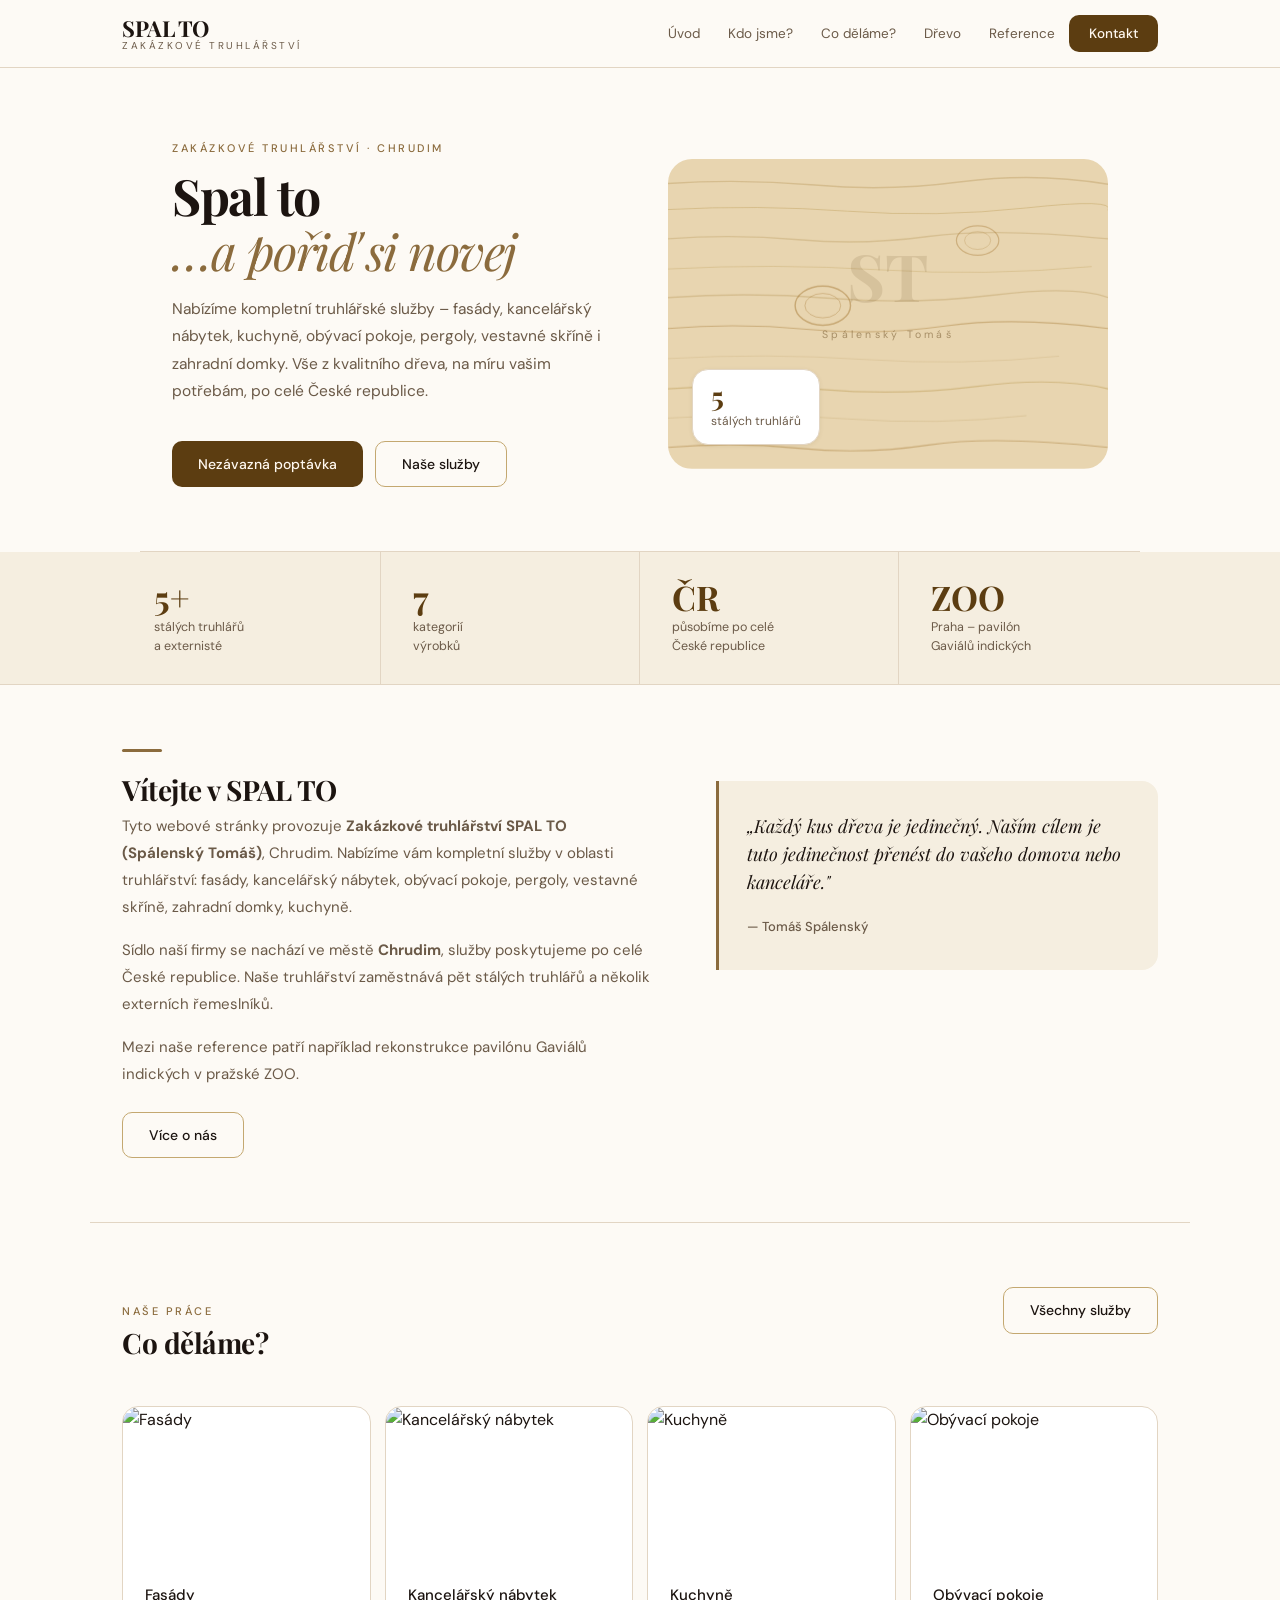
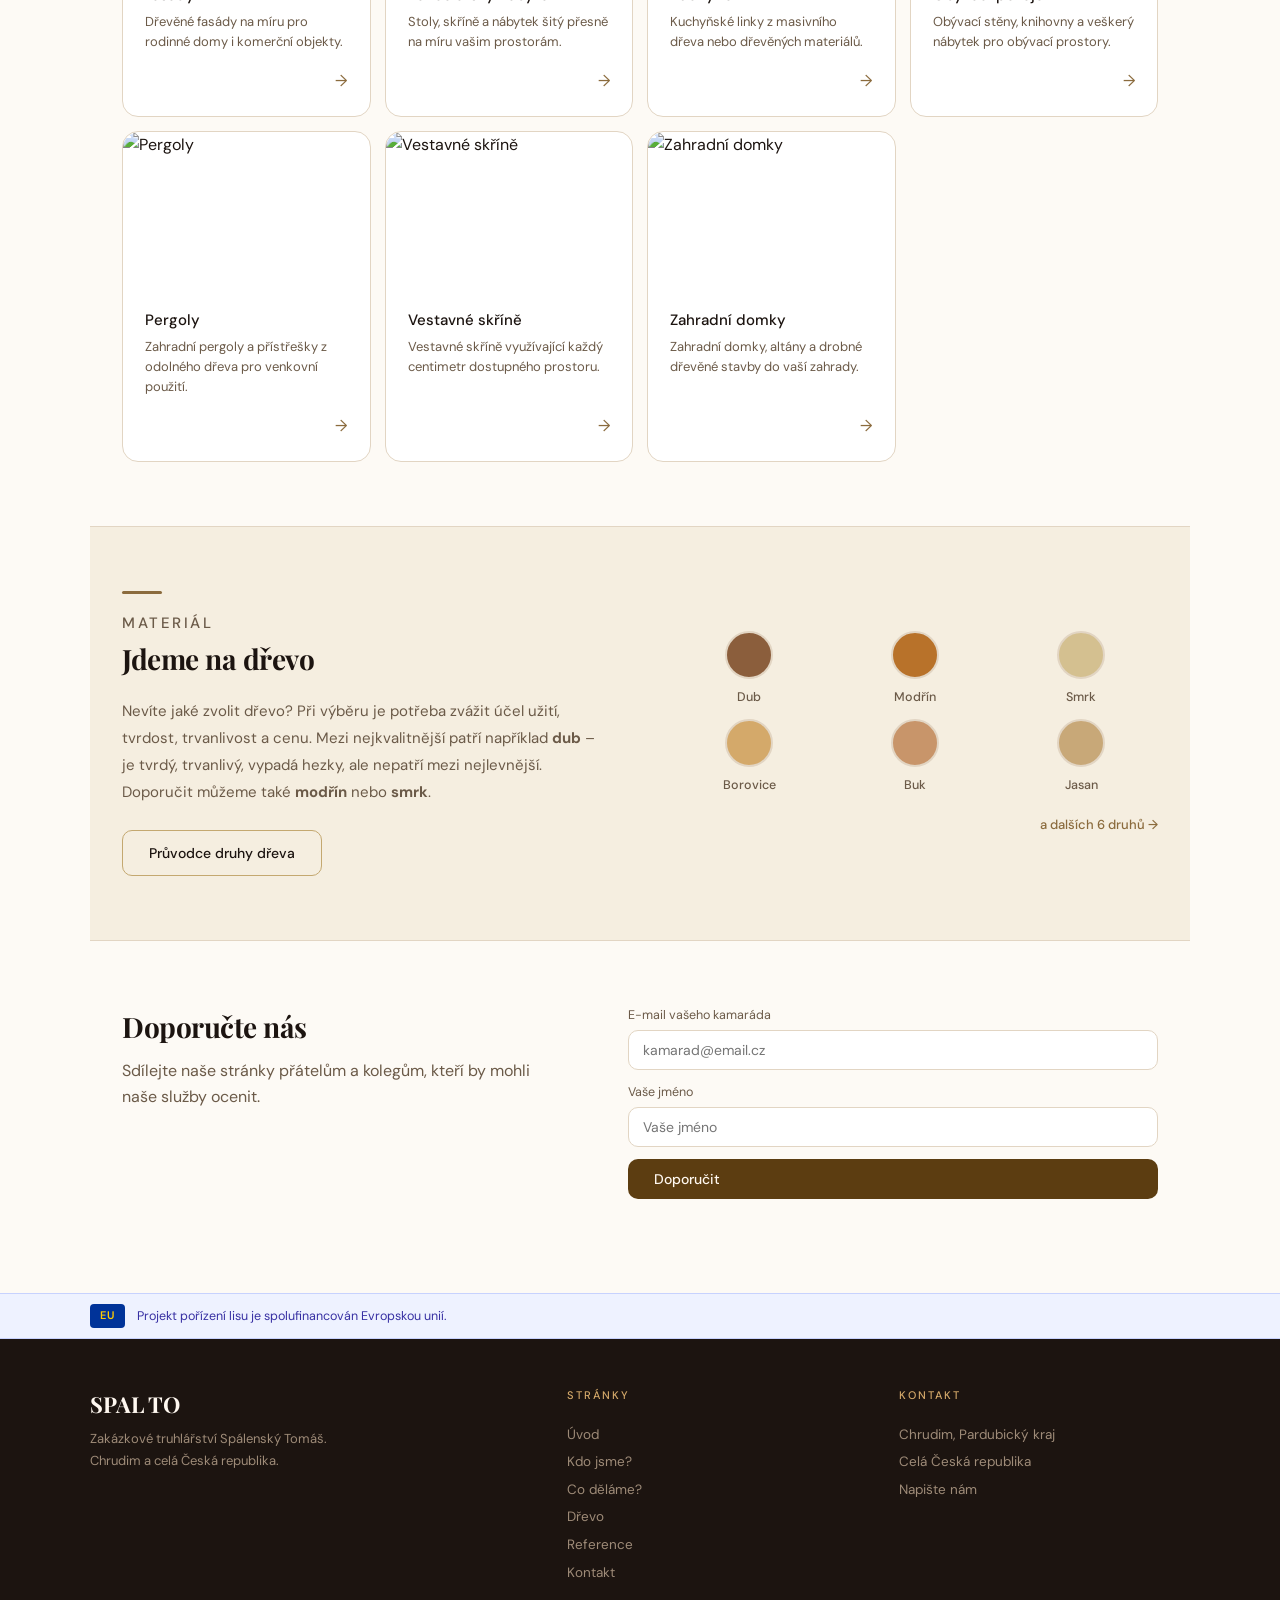
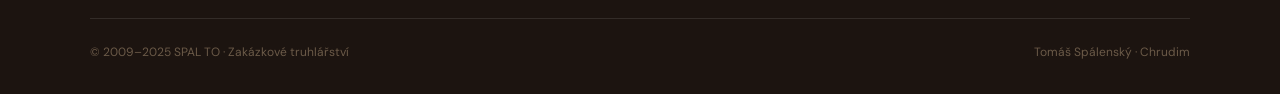
==== index.html @ e6db4248 "Oprava jmena Spalensky Tomas" ====
<!DOCTYPE html>
<html lang="cs">
<head>
  <meta charset="UTF-8">
  <meta name="viewport" content="width=device-width, initial-scale=1.0">
  <meta name="description" content="Zakázkové truhlářství SPAL TO – Tomáš Spálenský, Chrudim. Fasády, kuchyně, obývací pokoje, pergoly, vestavné skříně, zahradní domky, kancelářský nábytek.">
  <meta name="keywords" content="spal to, spalto, zakázkové truhlářství, Chrudim, truhlář, nábytek na míru, fasády, kuchyně, pergoly, vestavné skříně, zahradní domky, kancelářský nábytek, dřevo">
  <meta name="author" content="Tomáš Spálenský – Zakázkové truhlářství SPAL TO">
  <meta name="robots" content="index,follow">
  <meta name="copyright" content="Zakázkové truhlářství SPAL TO">
  <meta name="geo.region" content="CZ-PA">
  <meta name="geo.placename" content="Chrudim">

  <!-- Open Graph -->
  <meta property="og:type" content="website">
  <meta property="og:url" content="https://www.truhlarstvi-zakazkove.cz/">
  <meta property="og:title" content="SPAL TO – zakázkové truhlářství Chrudim">
  <meta property="og:description" content="Zakázkové truhlářství SPAL TO – Tomáš Spálenský, Chrudim. Fasády, kuchyně, obývací pokoje, pergoly, vestavné skříně, zahradní domky, kancelářský nábytek. Služby po celé ČR.">
  <meta property="og:site_name" content="SPAL TO – zakázkové truhlářství">
  <meta property="og:locale" content="cs_CZ">

  <!-- Twitter Card -->
  <meta name="twitter:card" content="summary">
  <meta name="twitter:title" content="SPAL TO – zakázkové truhlářství Chrudim">
  <meta name="twitter:description" content="Fasády, kuchyně, obývací pokoje, pergoly, vestavné skříně, zahradní domky, kancelářský nábytek. Chrudim, celá ČR.">

  <title>SPAL TO – zakázkové truhlářství</title>
  <link rel="stylesheet" href="shared.css">
  <link rel="stylesheet" href="index.css">
  <link rel="preconnect" href="https://fonts.googleapis.com">
</head>
<body>

  <!-- ===================== NAVIGATION ===================== -->
  <nav class="site-nav" aria-label="Hlavní navigace">
    <div class="container">
      <a href="index.html" class="nav-logo">
        <span class="nav-logo-main">SPAL TO</span>
        <span class="nav-logo-sub">zakázkové truhlářství</span>
      </a>
      <ul class="nav-links" id="nav-menu" role="list">
        <li><a href="index.html">Úvod</a></li>
        <li><a href="kdo-jsme.html">Kdo jsme?</a></li>
        <li><a href="co-delame.html">Co děláme?</a></li>
        <li><a href="drevo.html">Dřevo</a></li>
        <li><a href="reference.html">Reference</a></li>
        <li><a href="kontakt.html" class="nav-cta">Kontakt</a></li>
      </ul>
      <button class="nav-toggle-btn" id="nav-toggle" aria-expanded="false" aria-controls="nav-menu" aria-label="Otevřít menu">
        <span></span><span></span><span></span>
      </button>
    </div>
  </nav>

  <!-- ===================== HERO ===================== -->
  <header class="hero">
    <div class="hero-content">
      <p class="eyebrow">Zakázkové truhlářství · Chrudim</p>
      <h1 class="hero-title">
        Spal to<br>
        <em class="hero-title-italic">…a pořiď si novej</em>
      </h1>
      <p class="hero-desc">
        Nabízíme kompletní truhlářské služby – fasády, kancelářský nábytek, kuchyně, obývací pokoje, pergoly, vestavné skříně i zahradní domky. Vše z kvalitního dřeva, na míru vašim potřebám, po celé České republice.
      </p>
      <div class="hero-actions">
        <a href="kontakt.html" class="btn btn-primary">Nezávazná poptávka</a>
        <a href="co-delame.html" class="btn btn-outline">Naše služby</a>
      </div>
    </div>
    <div class="hero-visual" aria-hidden="true">
      <svg viewBox="0 0 540 380" xmlns="http://www.w3.org/2000/svg" class="hero-svg">
        <defs>
          <pattern id="woodgrain" x="0" y="0" width="540" height="380" patternUnits="userSpaceOnUse">
            <rect width="540" height="380" fill="#E8D5B0"/>
            <path d="M0,30  Q90,24  180,32 T360,28 T540,31" stroke="#C4A870" stroke-width="1.8" fill="none" opacity="0.55"/>
            <path d="M0,62  Q110,56 220,64 T440,60 T540,63" stroke="#B8954A" stroke-width="1.2" fill="none" opacity="0.40"/>
            <path d="M0,98  Q80,92  160,99 T320,95 T540,98" stroke="#C4A870" stroke-width="1.6" fill="none" opacity="0.50"/>
            <path d="M0,135 Q130,128 260,136 T520,132" stroke="#B8954A" stroke-width="1.0" fill="none" opacity="0.38"/>
            <path d="M0,170 Q100,163 200,171 T400,167 T540,170" stroke="#C4A870" stroke-width="1.8" fill="none" opacity="0.52"/>
            <path d="M0,208 Q85,201  170,209 T340,205 T540,208" stroke="#A0722A" stroke-width="1.3" fill="none" opacity="0.42"/>
            <path d="M0,245 Q120,238 240,246 T480,242" stroke="#C4A870" stroke-width="1.0" fill="none" opacity="0.38"/>
            <path d="M0,282 Q95,275  190,283 T380,279 T540,282" stroke="#B8954A" stroke-width="1.5" fill="none" opacity="0.48"/>
            <path d="M0,318 Q110,311 220,319 T440,315" stroke="#C4A870" stroke-width="1.1" fill="none" opacity="0.40"/>
            <path d="M0,354 Q80,347  160,355 T320,351 T540,354" stroke="#A0722A" stroke-width="1.4" fill="none" opacity="0.44"/>
            <ellipse cx="190" cy="180" rx="34" ry="24" stroke="#A0722A" stroke-width="1.8" fill="none" opacity="0.45"/>
            <ellipse cx="190" cy="180" rx="22" ry="15" stroke="#A0722A" stroke-width="1.2" fill="none" opacity="0.35"/>
            <ellipse cx="380" cy="100" rx="26" ry="18" stroke="#A0722A" stroke-width="1.5" fill="none" opacity="0.38"/>
            <ellipse cx="380" cy="100" rx="16" ry="11" stroke="#A0722A" stroke-width="1.0" fill="none" opacity="0.30"/>
          </pattern>
        </defs>
        <rect width="540" height="380" fill="url(#woodgrain)" rx="16"/>
        <text x="270" y="175" text-anchor="middle" font-family="'Playfair Display',serif" font-size="80" font-weight="700" fill="#5C3D11" opacity="0.12">ST</text>
        <text x="270" y="220" text-anchor="middle" font-family="'DM Sans',sans-serif" font-size="13" fill="#5C3D11" opacity="0.45" letter-spacing="4">Spálenský Tomáš</text>
      </svg>
      <div class="hero-badge">
        <strong class="hero-badge-num">5</strong>
        <span>stálých truhlářů</span>
      </div>
    </div>
  </header>

  <!-- ===================== STATS ===================== -->
  <div class="stats-bar">
    <div class="container">
      <div class="stats-grid">
        <div class="stat reveal">
          <span class="stat-num">5+</span>
          <span class="stat-label">stálých truhlářů<br>a externisté</span>
        </div>
        <div class="stat reveal">
          <span class="stat-num">7</span>
          <span class="stat-label">kategorií<br>výrobků</span>
        </div>
        <div class="stat reveal">
          <span class="stat-num">ČR</span>
          <span class="stat-label">působíme po celé<br>České republice</span>
        </div>
        <div class="stat reveal">
          <span class="stat-num">ZOO</span>
          <span class="stat-label">Praha – pavilón<br>Gaviálů indických</span>
        </div>
      </div>
    </div>
  </div>

  <!-- ===================== INTRO ===================== -->
  <section class="section intro-section reveal">
    <div class="intro-grid">
      <div class="intro-text">
        <div class="wood-accent-bar"></div>
        <h2 class="section-title">Vítejte v SPAL TO</h2>
        <p>
          Tyto webové stránky provozuje <strong>Zakázkové truhlářství SPAL TO (Spálenský Tomáš)</strong>, Chrudim. Nabízíme vám kompletní služby v oblasti truhlářství: fasády, kancelářský nábytek, obývací pokoje, pergoly, vestavné skříně, zahradní domky, kuchyně.
        </p>
        <p>
          Sídlo naší firmy se nachází ve městě <strong>Chrudim</strong>, služby poskytujeme po celé České republice. Naše truhlářství zaměstnává pět stálých truhlářů a několik externích řemeslníků.
        </p>
        <p>
          Mezi naše reference patří například rekonstrukce pavilónu Gaviálů indických v pražské ZOO.
        </p>
        <a href="kdo-jsme.html" class="btn btn-outline" style="margin-top:1.5rem">Více o nás</a>
      </div>
      <div class="intro-aside">
        <div class="intro-quote">
          <p class="intro-quote-text">„Každý kus dřeva je jedinečný. Naším cílem je tuto jedinečnost přenést do vašeho domova nebo kanceláře."</p>
          <span class="intro-quote-author">— Tomáš Spálenský</span>
        </div>
      </div>
    </div>
  </section>

  <!-- ===================== SERVICES ===================== -->
  <section class="section services-section">
    <div class="section-header">
      <div>
        <p class="eyebrow">Naše práce</p>
        <h2 class="section-title">Co děláme?</h2>
      </div>
      <a href="co-delame.html" class="btn btn-outline">Všechny služby</a>
    </div>
    <div class="services-grid">
      <a href="co-delame.html#fasady" class="service-card reveal card">
        <img src="https://www.truhlarstvi-zakazkove.cz/App_Themes/Spal-to/Images/btnFasady.jpg" alt="Fasády" class="service-card-img">
        <div class="service-card-body">
          <h3 class="service-name">Fasády</h3>
          <p class="service-desc">Dřevěné fasády na míru pro rodinné domy i komerční objekty.</p>
        </div>
        <span class="service-arrow">→</span>
      </a>
      <a href="co-delame.html#kancelarsky-nabytek" class="service-card reveal card">
        <img src="https://www.truhlarstvi-zakazkove.cz/App_Themes/Spal-to/Images/btnKancelarskyNabytek.jpg" alt="Kancelářský nábytek" class="service-card-img">
        <div class="service-card-body">
          <h3 class="service-name">Kancelářský nábytek</h3>
          <p class="service-desc">Stoly, skříně a nábytek šitý přesně na míru vašim prostorám.</p>
        </div>
        <span class="service-arrow">→</span>
      </a>
      <a href="co-delame.html#kuchyne" class="service-card reveal card">
        <img src="https://www.truhlarstvi-zakazkove.cz/App_Themes/Spal-to/Images/btnKuchyne.jpg" alt="Kuchyně" class="service-card-img">
        <div class="service-card-body">
          <h3 class="service-name">Kuchyně</h3>
          <p class="service-desc">Kuchyňské linky z masivního dřeva nebo dřevěných materiálů.</p>
        </div>
        <span class="service-arrow">→</span>
      </a>
      <a href="co-delame.html#obyvaci-pokoje" class="service-card reveal card">
        <img src="https://www.truhlarstvi-zakazkove.cz/App_Themes/Spal-to/Images/btnObyvaciPokoje.jpg" alt="Obývací pokoje" class="service-card-img">
        <div class="service-card-body">
          <h3 class="service-name">Obývací pokoje</h3>
          <p class="service-desc">Obývací stěny, knihovny a veškerý nábytek pro obývací prostory.</p>
        </div>
        <span class="service-arrow">→</span>
      </a>
      <a href="co-delame.html#pergoly" class="service-card reveal card">
        <img src="https://www.truhlarstvi-zakazkove.cz/App_Themes/Spal-to/Images/btnPergoly.jpg" alt="Pergoly" class="service-card-img">
        <div class="service-card-body">
          <h3 class="service-name">Pergoly</h3>
          <p class="service-desc">Zahradní pergoly a přístřešky z odolného dřeva pro venkovní použití.</p>
        </div>
        <span class="service-arrow">→</span>
      </a>
      <a href="co-delame.html#vestavne-skrine" class="service-card reveal card">
        <img src="https://www.truhlarstvi-zakazkove.cz/App_Themes/Spal-to/Images/btnVestavneSkrine.jpg" alt="Vestavné skříně" class="service-card-img">
        <div class="service-card-body">
          <h3 class="service-name">Vestavné skříně</h3>
          <p class="service-desc">Vestavné skříně využívající každý centimetr dostupného prostoru.</p>
        </div>
        <span class="service-arrow">→</span>
      </a>
      <a href="co-delame.html#zahradni-domky" class="service-card reveal card">
        <img src="https://www.truhlarstvi-zakazkove.cz/App_Themes/Spal-to/Images/btnZahradniDomky.jpg" alt="Zahradní domky" class="service-card-img">
        <div class="service-card-body">
          <h3 class="service-name">Zahradní domky</h3>
          <p class="service-desc">Zahradní domky, altány a drobné dřevěné stavby do vaší zahrady.</p>
        </div>
        <span class="service-arrow">→</span>
      </a>
    </div>
  </section>

  <!-- ===== WOOD TEASER ===================== -->
  <section class="section wood-teaser-section">
    <div class="wood-teaser-grid">
      <div class="wood-teaser-text">
        <div class="wood-accent-bar"></div>
        <p class="eyebrow">Materiál</p>
        <h2 class="section-title">Jdeme na dřevo</h2>
        <p>
          Nevíte jaké zvolit dřevo? Při výběru je potřeba zvážit účel užití, tvrdost, trvanlivost a cenu. Mezi nejkvalitnější patří například <strong>dub</strong> – je tvrdý, trvanlivý, vypadá hezky, ale nepatří mezi nejlevnější. Doporučit můžeme také <strong>modřín</strong> nebo <strong>smrk</strong>.
        </p>
        <a href="drevo.html" class="btn btn-outline" style="margin-top:1.5rem">Průvodce druhy dřeva</a>
      </div>
      <div class="wood-swatches-preview">
        <div class="swatch-row">
          <div class="swatch-item">
            <div class="swatch" style="background:#8B5E3C"></div>
            <span>Dub</span>
          </div>
          <div class="swatch-item">
            <div class="swatch" style="background:#B8722A"></div>
            <span>Modřín</span>
          </div>
          <div class="swatch-item">
            <div class="swatch" style="background:#D4C090"></div>
            <span>Smrk</span>
          </div>
          <div class="swatch-item">
            <div class="swatch" style="background:#D4A96A"></div>
            <span>Borovice</span>
          </div>
          <div class="swatch-item">
            <div class="swatch" style="background:#C8956A"></div>
            <span>Buk</span>
          </div>
          <div class="swatch-item">
            <div class="swatch" style="background:#C8A878"></div>
            <span>Jasan</span>
          </div>
        </div>
        <p class="swatch-note">a dalších 6 druhů →</p>
      </div>
    </div>
  </section>

  <!-- ===================== RECOMMEND ===================== -->
  <section class="section recommend-section">
    <div class="recommend-inner">
      <div>
        <h2 class="section-title">Doporučte nás</h2>
        <p class="text-muted" style="margin-top:8px">Sdílejte naše stránky přátelům a kolegům, kteří by mohli naše služby ocenit.</p>
      </div>
      <form id="recommend-form" class="recommend-form" novalidate>
        <div class="form-group">
          <label for="rec-email">E-mail vašeho kamaráda</label>
          <input type="email" id="rec-email" name="email" placeholder="kamarad@email.cz" required>
        </div>
        <div class="form-group">
          <label for="rec-name">Vaše jméno</label>
          <input type="text" id="rec-name" name="name" placeholder="Vaše jméno" required>
        </div>
        <button type="submit" class="btn btn-primary">Doporučit</button>
        <p class="form-msg" role="status" aria-live="polite"></p>
      </form>
    </div>
  </section>

  <!-- ===================== EU BANNER ===================== -->
  <div class="eu-banner">
    <div class="eu-banner-inner">
      <span class="eu-flag-badge">EU</span>
      <span>Projekt pořízení lisu je spolufinancován Evropskou unií.</span>
    </div>
  </div>

  <!-- ===================== FOOTER ===================== -->
  <footer class="site-footer">
    <div class="footer-inner">
      <div>
        <div class="footer-brand-name">SPAL TO</div>
        <p class="footer-brand-desc">Zakázkové truhlářství Spálenský Tomáš. Chrudim a celá Česká republika.</p>
      </div>
      <div class="footer-col">
        <p class="footer-col-title">Stránky</p>
        <a href="index.html">Úvod</a>
        <a href="kdo-jsme.html">Kdo jsme?</a>
        <a href="co-delame.html">Co děláme?</a>
        <a href="drevo.html">Dřevo</a>
        <a href="reference.html">Reference</a>
        <a href="kontakt.html">Kontakt</a>
      </div>
      <div class="footer-col">
        <p class="footer-col-title">Kontakt</p>
        <a href="kontakt.html">Chrudim, Pardubický kraj</a>
        <a href="kontakt.html">Celá Česká republika</a>
        <a href="kontakt.html">Napište nám</a>
      </div>
    </div>
    <div class="footer-bottom">
      <span>© 2009–2025 SPAL TO · Zakázkové truhlářství</span>
      <span>Tomáš Spálenský · Chrudim</span>
    </div>
  </footer>

  <script src="js/shared.js"></script>
</body>
</html>
---- shared.css ----
@import url('https://fonts.googleapis.com/css2?family=Playfair+Display:ital,wght@0,400;0,700;1,400;1,700&family=DM+Sans:wght@300;400;500&display=swap');

/* =============================================
   RESET & BASE
   ============================================= */
*, *::before, *::after {
  box-sizing: border-box;
  margin: 0;
  padding: 0;
}

:root {
  --color-bg:           #FDFAF5;
  --color-bg-secondary: #F5EEE0;
  --color-bg-card:      #FFFFFF;
  --color-text:         #1C1410;
  --color-text-muted:   #6B5A48;
  --color-text-light:   #9E8B78;
  --color-accent:       #5C3D11;
  --color-accent-mid:   #8B6B3D;
  --color-accent-light: #D4A96A;
  --color-border:       #E2D5C3;
  --color-border-dark:  #C4A870;
  --color-gold:         #8B6B3D;

  --font-display: 'Playfair Display', Georgia, serif;
  --font-body:    'DM Sans', system-ui, sans-serif;

  --radius-sm:  6px;
  --radius-md:  10px;
  --radius-lg:  16px;
  --radius-xl:  24px;

  --shadow-sm:  0 1px 4px rgba(92,61,17,0.08);
  --shadow-md:  0 4px 16px rgba(92,61,17,0.12);

  --nav-h:      68px;
  --content-w:  1100px;
  --content-pad: 2rem;
}

html {
  font-size: 16px;
  scroll-behavior: smooth;
}

body {
  font-family: var(--font-body);
  background: var(--color-bg);
  color: var(--color-text);
  line-height: 1.6;
  min-height: 100vh;
  display: flex;
  flex-direction: column;
}

a {
  color: inherit;
  text-decoration: none;
}

ul, ol {
  list-style: none;
}

img {
  max-width: 100%;
  display: block;
}

/* =============================================
   TYPOGRAPHY UTILS
   ============================================= */
.display {
  font-family: var(--font-display);
  font-weight: 700;
  letter-spacing: -0.5px;
  line-height: 1.15;
}

.display-italic {
  font-family: var(--font-display);
  font-style: italic;
  font-weight: 400;
}

.eyebrow {
  font-size: 11px;
  letter-spacing: 2.5px;
  text-transform: uppercase;
  font-weight: 500;
  color: var(--color-accent-mid);
}

/* =============================================
   LAYOUT
   ============================================= */
.container {
  max-width: var(--content-w);
  margin: 0 auto;
  padding: 0 var(--content-pad);
}

.section {
  padding: 4rem var(--content-pad);
  max-width: var(--content-w);
  margin: 0 auto;
}

.section + .section {
  border-top: 1px solid var(--color-border);
}

.section-header {
  display: flex;
  justify-content: space-between;
  align-items: baseline;
  margin-bottom: 2.5rem;
}

.section-title {
  font-family: var(--font-display);
  font-size: 28px;
  font-weight: 700;
  letter-spacing: -0.5px;
}

/* =============================================
   BUTTONS
   ============================================= */
.btn {
  display: inline-flex;
  align-items: center;
  gap: 8px;
  padding: 11px 26px;
  border-radius: var(--radius-md);
  font-family: var(--font-body);
  font-size: 14px;
  font-weight: 500;
  cursor: pointer;
  border: none;
  transition: opacity 0.18s, background 0.18s, color 0.18s;
  text-decoration: none;
}

.btn-primary {
  background: var(--color-accent);
  color: #FFF8F0;
}

.btn-primary:hover {
  opacity: 0.85;
}

.btn-outline {
  background: transparent;
  color: var(--color-text);
  border: 1px solid var(--color-border-dark);
}

.btn-outline:hover {
  background: var(--color-bg-secondary);
}

/* =============================================
   NAVIGATION
   ============================================= */
.site-nav {
  position: sticky;
  top: 0;
  z-index: 200;
  height: var(--nav-h);
  background: var(--color-bg);
  border-bottom: 1px solid var(--color-border);
  display: flex;
  align-items: center;
}

.site-nav .container {
  width: 100%;
  display: flex;
  align-items: center;
  justify-content: space-between;
}

.nav-logo {
  display: flex;
  flex-direction: column;
  line-height: 1.1;
  text-decoration: none;
}

.nav-logo-main {
  font-family: var(--font-display);
  font-size: 22px;
  font-weight: 700;
  color: var(--color-text);
  letter-spacing: -0.5px;
}

.nav-logo-sub {
  font-size: 10px;
  letter-spacing: 2.5px;
  text-transform: uppercase;
  color: var(--color-text-muted);
  font-weight: 400;
}

.nav-links {
  display: flex;
  align-items: center;
  gap: 0;
}

.nav-links a {
  display: block;
  padding: 8px 14px;
  font-size: 13.5px;
  color: var(--color-text-muted);
  border-radius: var(--radius-sm);
  transition: color 0.15s, background 0.15s;
  font-weight: 400;
}

.nav-links a:hover {
  color: var(--color-text);
  background: var(--color-bg-secondary);
}

.nav-links a.active {
  color: var(--color-accent) !important;
  font-weight: 600;
  background: transparent;
  border-bottom: 2px solid var(--color-accent);
  border-radius: 0;
}

.nav-cta {
  background: var(--color-accent);
  color: #FFF8F0 !important;
  padding: 8px 20px !important;
  border-radius: var(--radius-md) !important;
  font-weight: 500 !important;
}

.nav-cta:hover {
  background: var(--color-accent) !important;
  opacity: 0.85;
}

/* =============================================
   FOOTER
   ============================================= */
.site-footer {
  margin-top: auto;
  background: var(--color-text);
  color: #D4C4B0;
  padding: 3rem var(--content-pad) 2rem;
}

.footer-inner {
  max-width: var(--content-w);
  margin: 0 auto;
  display: grid;
  grid-template-columns: 1.5fr 1fr 1fr;
  gap: 2.5rem;
  padding-bottom: 2rem;
  border-bottom: 1px solid rgba(255,255,255,0.1);
}

.footer-brand-name {
  font-family: var(--font-display);
  font-size: 22px;
  font-weight: 700;
  color: #FFF8F0;
  margin-bottom: 6px;
}

.footer-brand-desc {
  font-size: 13px;
  line-height: 1.7;
  color: #9E8B78;
  max-width: 260px;
}

.footer-col-title {
  font-size: 11px;
  letter-spacing: 2px;
  text-transform: uppercase;
  color: var(--color-accent-light);
  margin-bottom: 1rem;
  font-weight: 500;
}

.footer-col a {
  display: block;
  font-size: 13.5px;
  color: #9E8B78;
  padding: 3px 0;
  transition: color 0.15s;
}

.footer-col a:hover {
  color: #FFF8F0;
}

.footer-bottom {
  max-width: var(--content-w);
  margin: 1.5rem auto 0;
  display: flex;
  justify-content: space-between;
  align-items: center;
  font-size: 12px;
  color: #6B5A48;
}

/* =============================================
   EU BANNER
   ============================================= */
.eu-banner {
  background: #EEF2FF;
  border-top: 1px solid #C7D2FE;
  border-bottom: 1px solid #C7D2FE;
  padding: 10px var(--content-pad);
}

.eu-banner-inner {
  max-width: var(--content-w);
  margin: 0 auto;
  display: flex;
  align-items: center;
  gap: 12px;
  font-size: 12.5px;
  color: #3730A3;
}

.eu-flag-badge {
  background: #003399;
  color: #FFCC00;
  font-size: 11px;
  font-weight: 600;
  padding: 3px 10px;
  border-radius: 4px;
  flex-shrink: 0;
  letter-spacing: 1px;
}

/* =============================================
   PAGE HERO (inner pages)
   ============================================= */
.page-hero {
  background: var(--color-bg-secondary);
  border-bottom: 1px solid var(--color-border);
  padding: 3rem var(--content-pad) 2.5rem;
}

.page-hero-inner {
  max-width: var(--content-w);
  margin: 0 auto;
}

.page-hero h1 {
  font-family: var(--font-display);
  font-size: 38px;
  font-weight: 700;
  letter-spacing: -1px;
  margin: 8px 0 10px;
}

.page-hero p {
  font-size: 15px;
  color: var(--color-text-muted);
  max-width: 580px;
  line-height: 1.75;
}

/* =============================================
   CARDS
   ============================================= */
.card {
  background: var(--color-bg-card);
  border: 1px solid var(--color-border);
  border-radius: var(--radius-lg);
  overflow: hidden;
  transition: border-color 0.2s, box-shadow 0.2s;
}

.card:hover {
  border-color: var(--color-accent-mid);
  box-shadow: var(--shadow-md);
}

/* =============================================
   MISC UTILS
   ============================================= */
.text-muted   { color: var(--color-text-muted); }
.text-accent  { color: var(--color-accent); }
.text-light   { color: var(--color-text-light); }

.divider {
  border: none;
  border-top: 1px solid var(--color-border);
  margin: 0;
}

.wood-accent-bar {
  width: 40px;
  height: 3px;
  background: var(--color-accent-mid);
  border-radius: 2px;
  margin-bottom: 1rem;
}


/* ---- REVEAL FIX ---- */
.reveal { opacity: 1 !important; transform: none !important; transition: none !important; }
.revealed { opacity: 1 !important; transform: none !important; }
---- index.css ----
/* =============================================
   INDEX.CSS – homepage styles
   ============================================= */

/* ---- Reveal animation ---- */
.reveal {
  opacity: 0;
  transform: translateY(22px);
  transition: opacity 0.55s ease, transform 0.55s ease;
}
.reveal.revealed {
  opacity: 1;
  transform: translateY(0);
}

/* ---- Nav toggle button ---- */
.nav-toggle-btn {
  display: none;
  flex-direction: column;
  gap: 5px;
  background: none;
  border: none;
  cursor: pointer;
  padding: 4px;
}
.nav-toggle-btn span {
  display: block;
  width: 22px;
  height: 2px;
  background: var(--color-text);
  border-radius: 2px;
  transition: 0.2s;
}

/* =============================================
   HERO
   ============================================= */
.hero {
  display: grid;
  grid-template-columns: 1fr 1fr;
  gap: 3.5rem;
  align-items: center;
  max-width: var(--content-w);
  margin: 0 auto;
  padding: 4.5rem var(--content-pad) 4rem;
  border-bottom: 1px solid var(--color-border);
}

.hero-title {
  font-family: var(--font-display);
  font-size: 50px;
  font-weight: 700;
  letter-spacing: -1.5px;
  line-height: 1.1;
  margin: 10px 0 18px;
}

.hero-title-italic {
  font-style: italic;
  font-weight: 400;
  color: var(--color-accent-mid);
}

.hero-desc {
  font-size: 15.5px;
  line-height: 1.78;
  color: var(--color-text-muted);
  max-width: 440px;
  margin-bottom: 2.2rem;
}

.hero-actions {
  display: flex;
  gap: 12px;
  flex-wrap: wrap;
}

.hero-visual {
  position: relative;
  border-radius: var(--radius-xl);
  overflow: hidden;
  aspect-ratio: 540 / 380;
}

.hero-svg {
  width: 100%;
  height: 100%;
  display: block;
}

.hero-badge {
  position: absolute;
  bottom: 1.5rem;
  left: 1.5rem;
  background: var(--color-bg-card);
  border: 1px solid var(--color-border);
  border-radius: var(--radius-lg);
  padding: 12px 18px;
  display: flex;
  flex-direction: column;
  gap: 2px;
  box-shadow: var(--shadow-sm);
}

.hero-badge-num {
  font-family: var(--font-display);
  font-size: 28px;
  font-weight: 700;
  color: var(--color-accent);
  line-height: 1;
}

.hero-badge span {
  font-size: 12px;
  color: var(--color-text-muted);
}

/* =============================================
   STATS BAR
   ============================================= */
.stats-bar {
  background: var(--color-bg-secondary);
  border-bottom: 1px solid var(--color-border);
}

.stats-grid {
  display: grid;
  grid-template-columns: repeat(4, 1fr);
}

.stat {
  padding: 1.75rem 2rem;
  border-right: 1px solid var(--color-border);
  display: flex;
  flex-direction: column;
  gap: 4px;
}

.stat:last-child {
  border-right: none;
}

.stat-num {
  font-family: var(--font-display);
  font-size: 34px;
  font-weight: 700;
  color: var(--color-accent);
  line-height: 1;
}

.stat-label {
  font-size: 12.5px;
  color: var(--color-text-muted);
  line-height: 1.5;
}

/* =============================================
   INTRO SECTION
   ============================================= */
.intro-grid {
  display: grid;
  grid-template-columns: 1.2fr 1fr;
  gap: 4rem;
  align-items: start;
}

.intro-text p {
  color: var(--color-text-muted);
  font-size: 15px;
  line-height: 1.8;
  margin-bottom: 1rem;
}

.intro-text p:last-of-type {
  margin-bottom: 0;
}

.intro-quote {
  background: var(--color-bg-secondary);
  border-left: 3px solid var(--color-accent-mid);
  border-radius: 0 var(--radius-lg) var(--radius-lg) 0;
  padding: 2rem 1.75rem;
  margin-top: 2rem;
}

.intro-quote-text {
  font-family: var(--font-display);
  font-style: italic;
  font-size: 18px;
  line-height: 1.55;
  color: var(--color-text);
  margin-bottom: 1rem;
}

.intro-quote-author {
  font-size: 13px;
  color: var(--color-text-muted);
  font-weight: 500;
}

/* =============================================
   SERVICES GRID
   ============================================= */
.services-grid {
  display: grid;
  grid-template-columns: repeat(4, 1fr);
  gap: 14px;
}

.service-card {
  display: flex;
  flex-direction: column;
  justify-content: space-between;
  text-decoration: none;
  color: var(--color-text);
  background: var(--color-bg-card);
  border: 1px solid var(--color-border);
  border-radius: var(--radius-lg);
  padding: 1.4rem;
  transition: border-color 0.2s, box-shadow 0.2s, transform 0.2s;
  min-height: 170px;
}

.service-card:hover {
  border-color: var(--color-accent-mid);
  box-shadow: var(--shadow-md);
  transform: translateY(-2px);
}

.service-card-body {
  flex: 1;
}

.service-icon {
  color: var(--color-accent-mid);
  margin-bottom: 0.85rem;
}

.service-name {
  font-size: 15px;
  font-weight: 500;
  margin-bottom: 5px;
}

.service-desc {
  font-size: 13px;
  color: var(--color-text-muted);
  line-height: 1.55;
}

.service-arrow {
  display: block;
  text-align: right;
  color: var(--color-accent-mid);
  font-size: 16px;
  margin-top: 1rem;
  transition: transform 0.2s;
}

.service-card:hover .service-arrow {
  transform: translateX(4px);
}

/* =============================================
   WOOD TEASER
   ============================================= */
.wood-teaser-section {
  background: var(--color-bg-secondary);
}

.wood-teaser-grid {
  display: grid;
  grid-template-columns: 1fr 1fr;
  gap: 4rem;
  align-items: center;
}

.wood-teaser-text p {
  font-size: 15px;
  color: var(--color-text-muted);
  line-height: 1.8;
  margin-top: 1rem;
}

.swatch-row {
  display: grid;
  grid-template-columns: repeat(3, 1fr);
  gap: 12px;
}

.swatch-item {
  display: flex;
  flex-direction: column;
  align-items: center;
  gap: 8px;
  font-size: 12.5px;
  color: var(--color-text-muted);
  font-weight: 500;
}

.swatch {
  width: 48px;
  height: 48px;
  border-radius: 50%;
  border: 2px solid var(--color-border);
  transition: transform 0.2s, border-color 0.2s;
}

.swatch-item:hover .swatch {
  transform: scale(1.1);
  border-color: var(--color-accent-mid);
}

.swatch-note {
  margin-top: 1.25rem;
  font-size: 13px;
  color: var(--color-accent-mid);
  font-weight: 500;
  text-align: right;
}

.swatch-note a {
  color: inherit;
  text-decoration: underline;
  text-underline-offset: 3px;
}

/* =============================================
   RECOMMEND SECTION
   ============================================= */
.recommend-inner {
  display: grid;
  grid-template-columns: 1fr 1.2fr;
  gap: 4rem;
  align-items: start;
}

.recommend-form {
  display: flex;
  flex-direction: column;
  gap: 12px;
}

.form-group {
  display: flex;
  flex-direction: column;
  gap: 5px;
}

.form-group label {
  font-size: 12.5px;
  color: var(--color-text-muted);
  font-weight: 400;
}

.form-group input,
.form-group textarea {
  padding: 10px 14px;
  border: 1px solid var(--color-border);
  border-radius: var(--radius-md);
  font-family: var(--font-body);
  font-size: 14px;
  background: var(--color-bg-card);
  color: var(--color-text);
  transition: border-color 0.18s, box-shadow 0.18s;
  outline: none;
}

.form-group input:focus,
.form-group textarea:focus {
  border-color: var(--color-accent-mid);
  box-shadow: 0 0 0 3px rgba(139,107,61,0.12);
}

.form-msg {
  font-size: 13px;
  min-height: 18px;
}

/* ---- SERVICE CARD IMAGES ---- */
.service-card-img {
  width: 100%;
  height: 160px;
  object-fit: cover;
  border-radius: var(--radius-lg) var(--radius-lg) 0 0;
  display: block;
  margin: -1.4rem -1.4rem 1rem -1.4rem;
  width: calc(100% + 2.8rem);
}
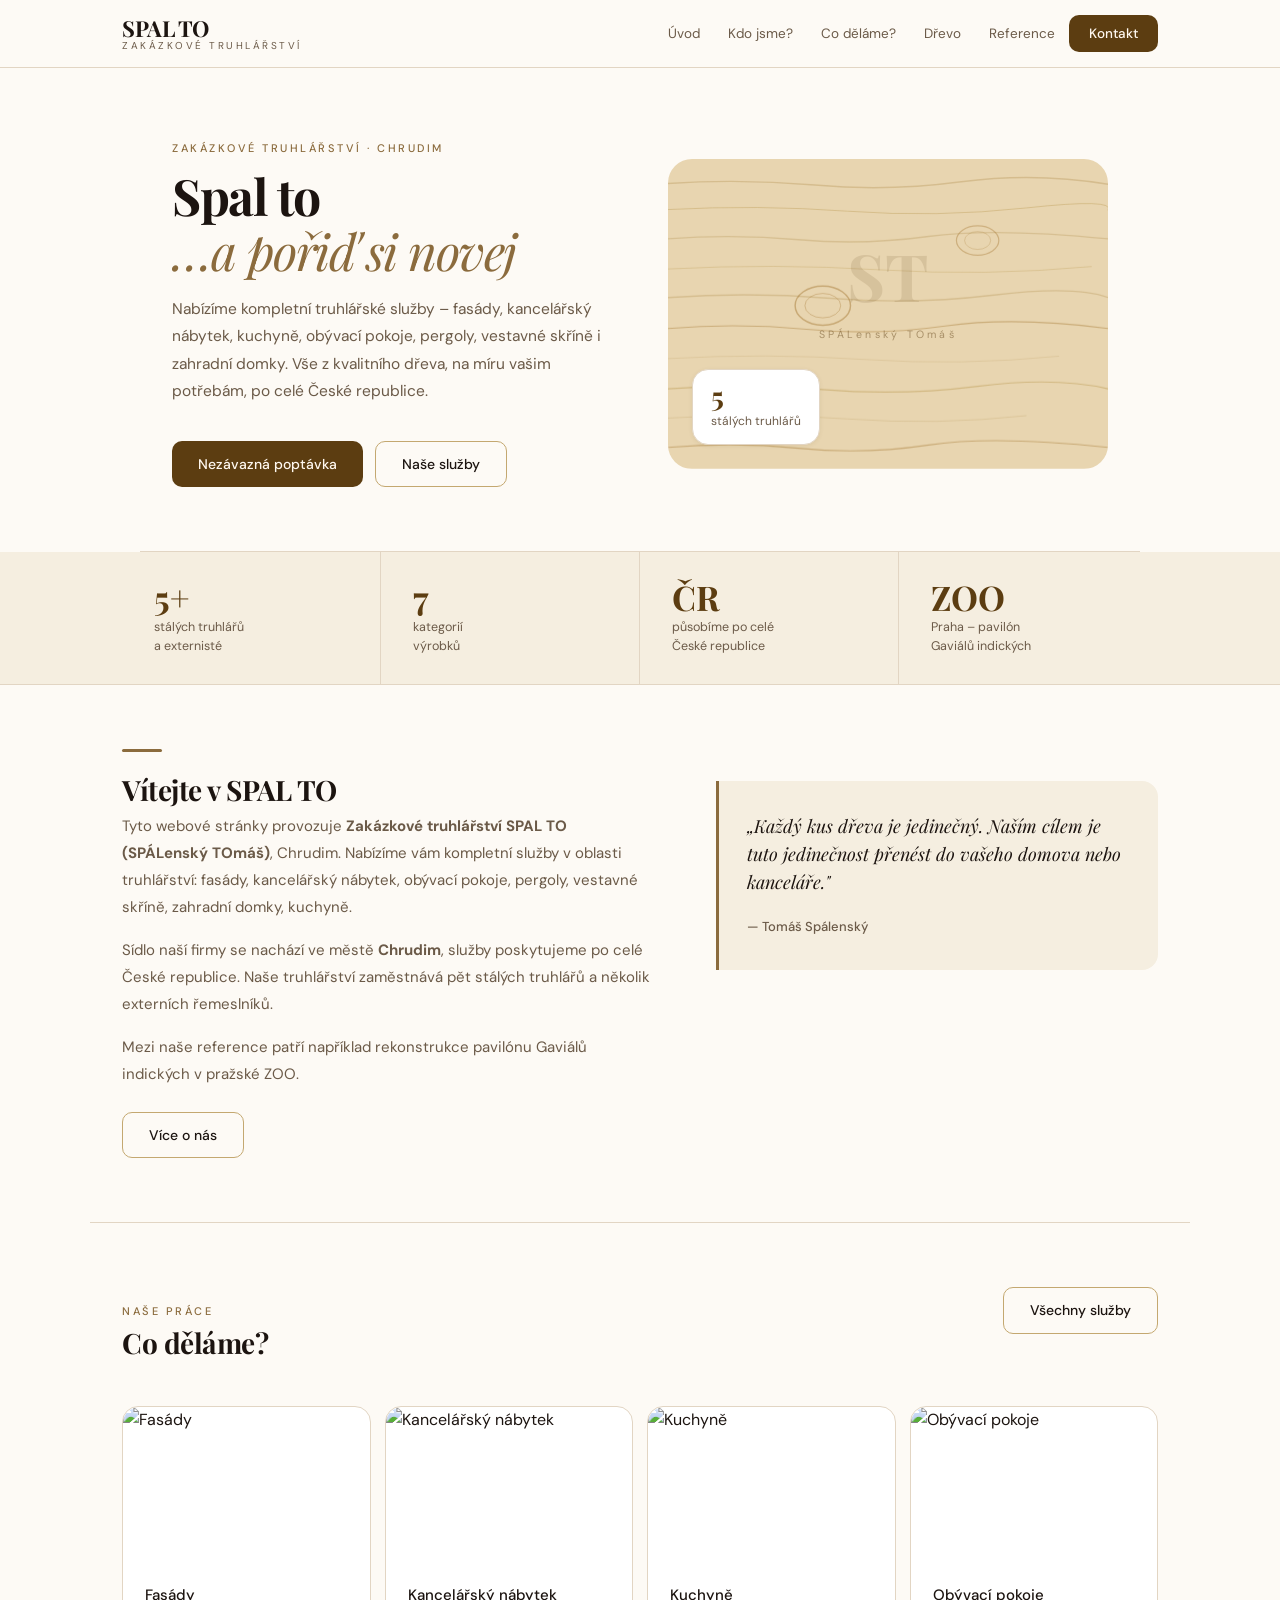
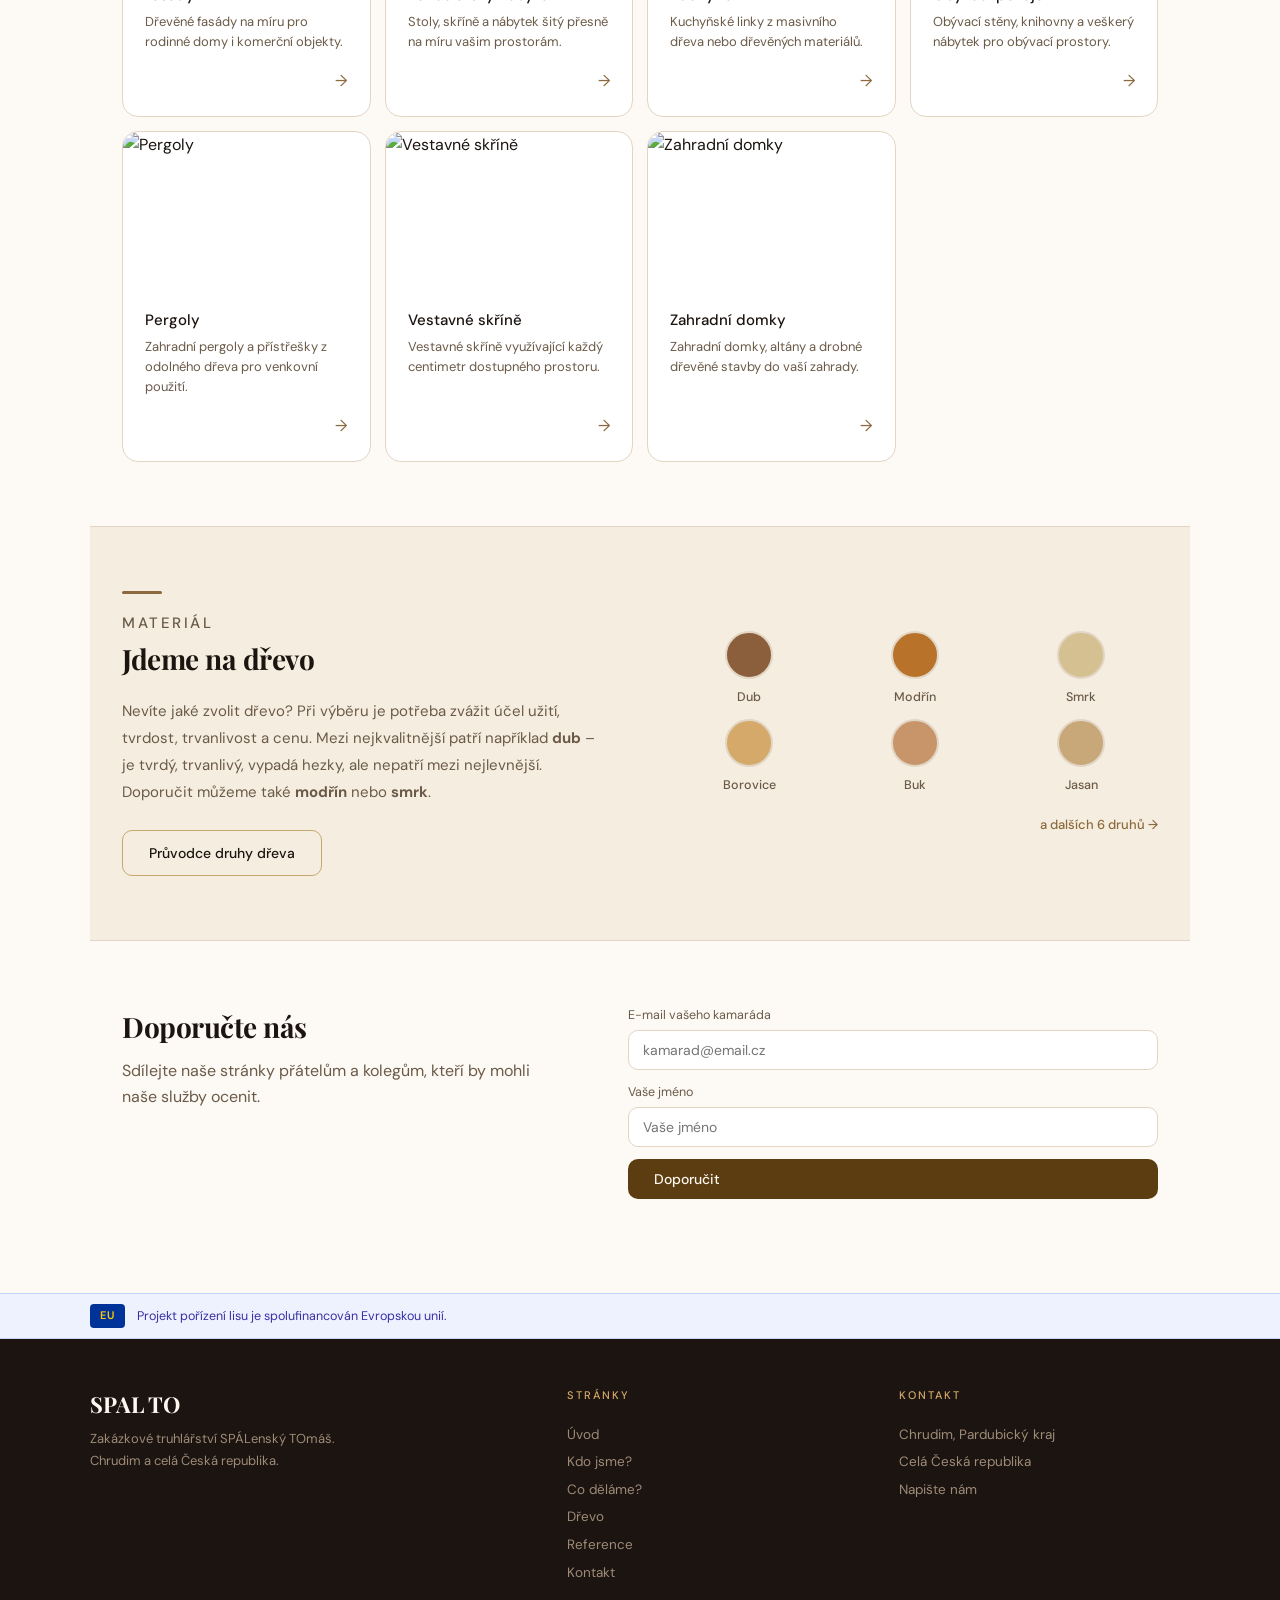
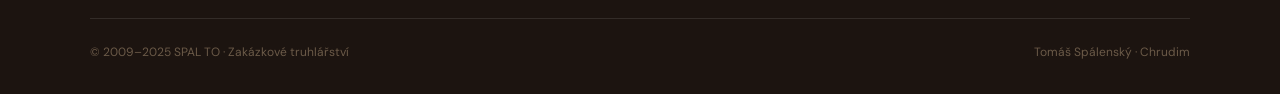
==== commit 8204f1b8: "Revert SPALensky TOmas" ====
--- a/index.html
+++ b/index.html
@@ -91,7 +91,7 @@
         </defs>
         <rect width="540" height="380" fill="url(#woodgrain)" rx="16"/>
         <text x="270" y="175" text-anchor="middle" font-family="'Playfair Display',serif" font-size="80" font-weight="700" fill="#5C3D11" opacity="0.12">ST</text>
-        <text x="270" y="220" text-anchor="middle" font-family="'DM Sans',sans-serif" font-size="13" fill="#5C3D11" opacity="0.45" letter-spacing="4">Spálenský Tomáš</text>
+        <text x="270" y="220" text-anchor="middle" font-family="'DM Sans',sans-serif" font-size="13" fill="#5C3D11" opacity="0.45" letter-spacing="4">SPÁLenský TOmáš</text>
       </svg>
       <div class="hero-badge">
         <strong class="hero-badge-num">5</strong>
@@ -131,7 +131,7 @@
         <div class="wood-accent-bar"></div>
         <h2 class="section-title">Vítejte v SPAL TO</h2>
         <p>
-          Tyto webové stránky provozuje <strong>Zakázkové truhlářství SPAL TO (Spálenský Tomáš)</strong>, Chrudim. Nabízíme vám kompletní služby v oblasti truhlářství: fasády, kancelářský nábytek, obývací pokoje, pergoly, vestavné skříně, zahradní domky, kuchyně.
+          Tyto webové stránky provozuje <strong>Zakázkové truhlářství SPAL TO (SPÁLenský TOmáš)</strong>, Chrudim. Nabízíme vám kompletní služby v oblasti truhlářství: fasády, kancelářský nábytek, obývací pokoje, pergoly, vestavné skříně, zahradní domky, kuchyně.
         </p>
         <p>
           Sídlo naší firmy se nachází ve městě <strong>Chrudim</strong>, služby poskytujeme po celé České republice. Naše truhlářství zaměstnává pět stálých truhlářů a několik externích řemeslníků.
@@ -298,7 +298,7 @@
     <div class="footer-inner">
       <div>
         <div class="footer-brand-name">SPAL TO</div>
-        <p class="footer-brand-desc">Zakázkové truhlářství Spálenský Tomáš. Chrudim a celá Česká republika.</p>
+        <p class="footer-brand-desc">Zakázkové truhlářství SPÁLenský TOmáš. Chrudim a celá Česká republika.</p>
       </div>
       <div class="footer-col">
         <p class="footer-col-title">Stránky</p>
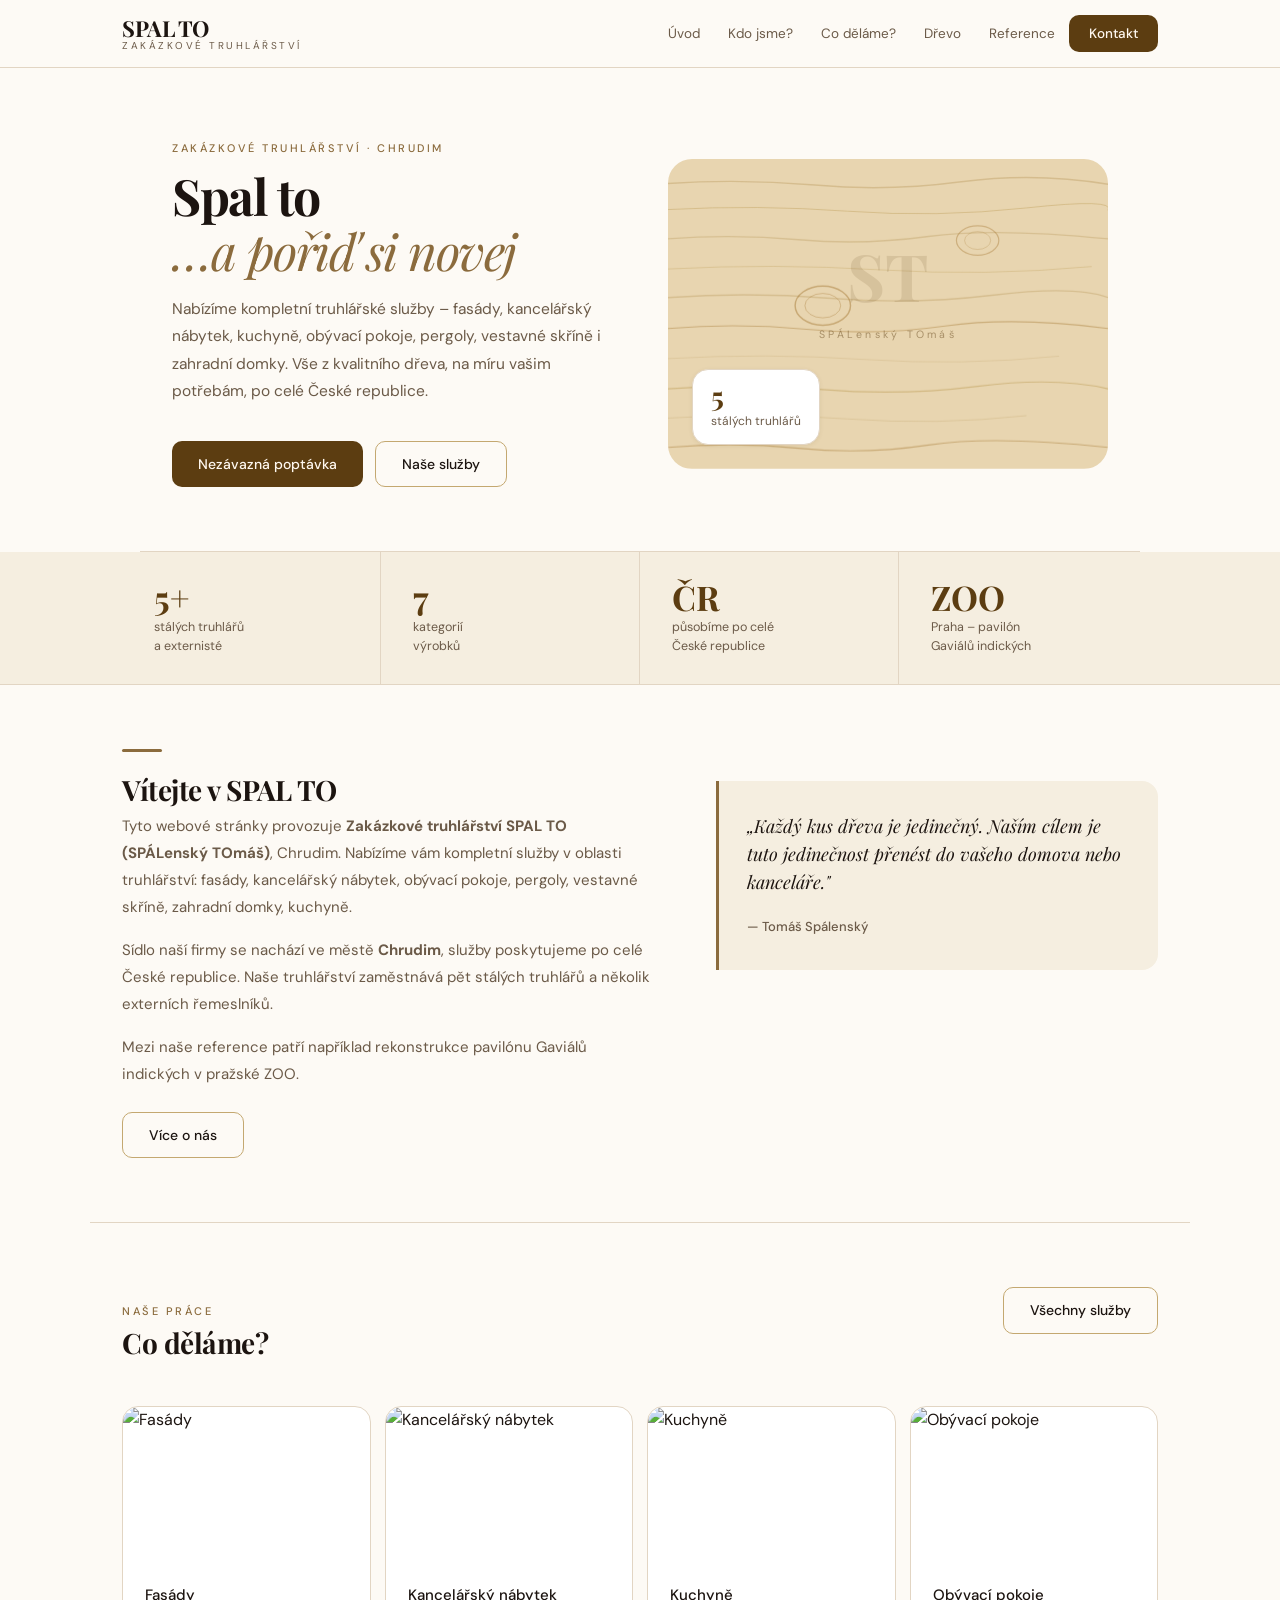
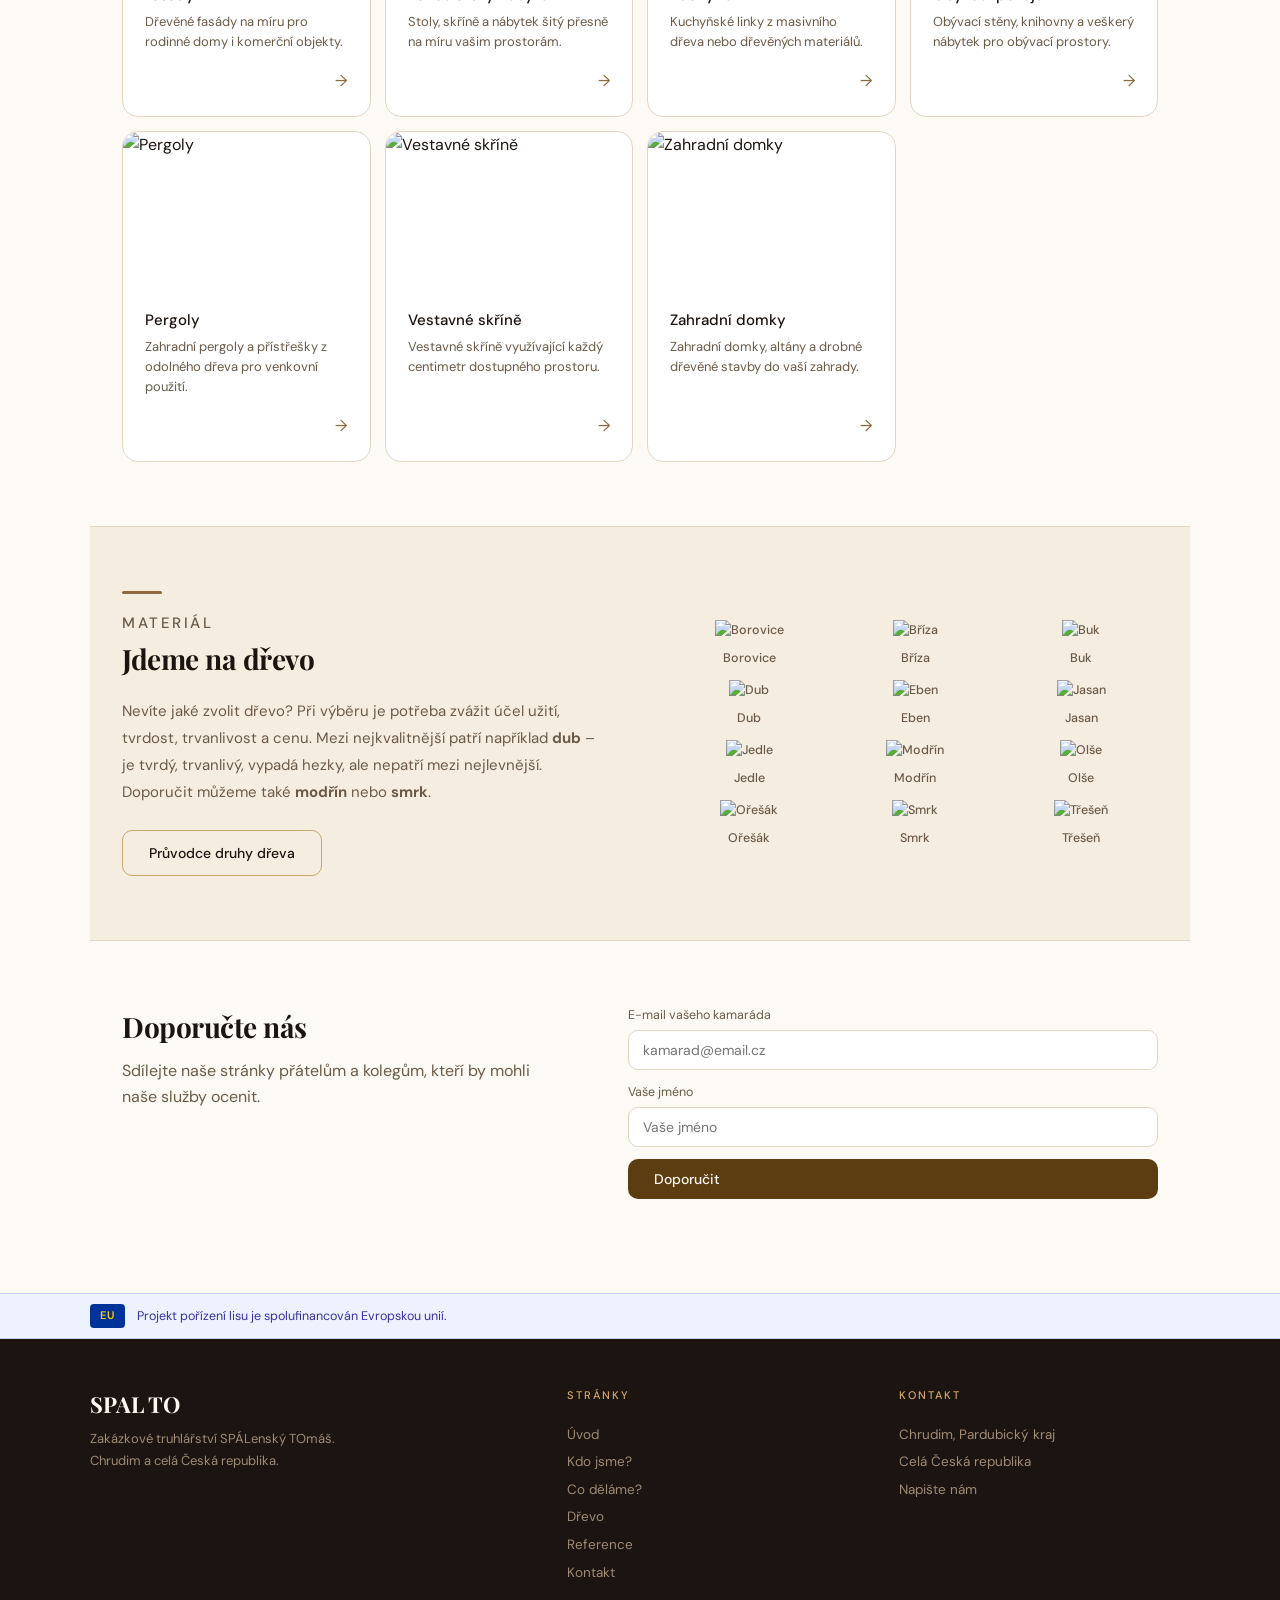
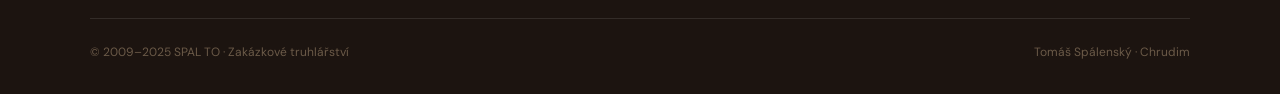
==== commit 70905d84: "Vsechny druhy dreva v uvodu bez rozklikavani" ====
--- a/index.html
+++ b/index.html
@@ -233,32 +233,19 @@
       </div>
       <div class="wood-swatches-preview">
         <div class="swatch-row">
-          <div class="swatch-item">
-            <div class="swatch" style="background:#8B5E3C"></div>
-            <span>Dub</span>
-          </div>
-          <div class="swatch-item">
-            <div class="swatch" style="background:#B8722A"></div>
-            <span>Modřín</span>
-          </div>
-          <div class="swatch-item">
-            <div class="swatch" style="background:#D4C090"></div>
-            <span>Smrk</span>
-          </div>
-          <div class="swatch-item">
-            <div class="swatch" style="background:#D4A96A"></div>
-            <span>Borovice</span>
-          </div>
-          <div class="swatch-item">
-            <div class="swatch" style="background:#C8956A"></div>
-            <span>Buk</span>
-          </div>
-          <div class="swatch-item">
-            <div class="swatch" style="background:#C8A878"></div>
-            <span>Jasan</span>
-          </div>
-        </div>
-        <p class="swatch-note">a dalších 6 druhů →</p>
+          <div class="swatch-item"><img src="https://www.truhlarstvi-zakazkove.cz/App_Themes/Spal-to/Images/btnBorovice.jpg" alt="Borovice" class="swatch-img"><span>Borovice</span></div>
+          <div class="swatch-item"><img src="https://www.truhlarstvi-zakazkove.cz/App_Themes/Spal-to/Images/btnBriza.jpg" alt="Bříza" class="swatch-img"><span>Bříza</span></div>
+          <div class="swatch-item"><img src="https://www.truhlarstvi-zakazkove.cz/App_Themes/Spal-to/Images/btnBuk.jpg" alt="Buk" class="swatch-img"><span>Buk</span></div>
+          <div class="swatch-item"><img src="https://www.truhlarstvi-zakazkove.cz/App_Themes/Spal-to/Images/btnDub.jpg" alt="Dub" class="swatch-img"><span>Dub</span></div>
+          <div class="swatch-item"><img src="https://www.truhlarstvi-zakazkove.cz/App_Themes/Spal-to/Images/btnEben.jpg" alt="Eben" class="swatch-img"><span>Eben</span></div>
+          <div class="swatch-item"><img src="https://www.truhlarstvi-zakazkove.cz/App_Themes/Spal-to/Images/btnJasan.jpg" alt="Jasan" class="swatch-img"><span>Jasan</span></div>
+          <div class="swatch-item"><img src="https://www.truhlarstvi-zakazkove.cz/App_Themes/Spal-to/Images/btnJedle.jpg" alt="Jedle" class="swatch-img"><span>Jedle</span></div>
+          <div class="swatch-item"><img src="https://www.truhlarstvi-zakazkove.cz/App_Themes/Spal-to/Images/btnModrin.jpg" alt="Modřín" class="swatch-img"><span>Modřín</span></div>
+          <div class="swatch-item"><img src="https://www.truhlarstvi-zakazkove.cz/App_Themes/Spal-to/Images/btnOlse.jpg" alt="Olše" class="swatch-img"><span>Olše</span></div>
+          <div class="swatch-item"><img src="https://www.truhlarstvi-zakazkove.cz/App_Themes/Spal-to/Images/btnOresak.jpg" alt="Ořešák" class="swatch-img"><span>Ořešák</span></div>
+          <div class="swatch-item"><img src="https://www.truhlarstvi-zakazkove.cz/App_Themes/Spal-to/Images/btnSmrk.jpg" alt="Smrk" class="swatch-img"><span>Smrk</span></div>
+          <div class="swatch-item"><img src="https://www.truhlarstvi-zakazkove.cz/App_Themes/Spal-to/Images/btnTresen.jpg" alt="Třešeň" class="swatch-img"><span>Třešeň</span></div>
+        </div>
       </div>
     </div>
   </section>
--- a/shared.css
+++ b/shared.css
@@ -415,3 +415,110 @@
 /* ---- REVEAL FIX ---- */
 .reveal { opacity: 1 !important; transform: none !important; transition: none !important; }
 .revealed { opacity: 1 !important; transform: none !important; }
+
+
+/* =============================================
+   TABLET (max 900px)
+   ============================================= */
+@media (max-width: 900px) {
+  .hero { grid-template-columns: 1fr; gap: 2rem; padding: 3rem 1.5rem 2.5rem; }
+  .hero-visual { display: none; }
+  .stats-grid { grid-template-columns: repeat(2, 1fr); }
+  .services-grid { grid-template-columns: repeat(2, 1fr); }
+  .intro-grid { grid-template-columns: 1fr; gap: 2rem; }
+  .wood-teaser-grid { grid-template-columns: 1fr; gap: 2rem; }
+  .recommend-inner { grid-template-columns: 1fr; gap: 2rem; }
+  .about-grid { grid-template-columns: 1fr; gap: 2rem; }
+  .about-wood-block { display: none; }
+  .facts-grid { grid-template-columns: repeat(2, 1fr); }
+  .philosophy-grid { grid-template-columns: 1fr; gap: 2rem; }
+  .service-detail { grid-template-columns: 1fr; gap: 2rem; }
+  .service-detail--reverse { grid-template-columns: 1fr; }
+  .service-detail--reverse .service-detail-visual { order: 0; }
+  .wood-grid { grid-template-columns: repeat(2, 1fr); }
+  .wood-intro-grid { grid-template-columns: 1fr; gap: 2rem; }
+  .contact-grid { grid-template-columns: 1fr; gap: 2rem; }
+  .form-row { grid-template-columns: 1fr; }
+  .ref-hero-card { grid-template-columns: 1fr; }
+  .ref-hero-text { padding: 1.5rem; }
+  .ref-categories-grid { grid-template-columns: repeat(2, 1fr); }
+  .ref-cta-inner { grid-template-columns: 1fr; gap: 2rem; }
+  .footer-inner { grid-template-columns: 1fr 1fr; gap: 1.5rem; }
+}
+
+/* =============================================
+   MOBIL (max 600px)
+   ============================================= */
+@media (max-width: 600px) {
+  :root { --content-pad: 1rem; --nav-h: 56px; }
+
+  /* Navigace - hamburger */
+  .nav-links {
+    display: none;
+    position: fixed;
+    top: var(--nav-h);
+    left: 0; right: 0;
+    background: var(--color-bg);
+    border-bottom: 1px solid var(--color-border);
+    flex-direction: column;
+    padding: 0.75rem 1.25rem 1.25rem;
+    gap: 0;
+    z-index: 199;
+    box-shadow: var(--shadow-md);
+  }
+  .nav-links.nav-open { display: flex; }
+  .nav-links a {
+    padding: 12px 0;
+    font-size: 15px;
+    border-bottom: 1px solid var(--color-border);
+    border-radius: 0;
+  }
+  .nav-links a:last-child { border-bottom: none; }
+  .nav-toggle-btn { display: flex; }
+
+  /* Hero */
+  .hero { padding: 2rem 1rem 1.5rem; }
+  .hero-title { font-size: 32px; }
+  .hero-desc { font-size: 14px; }
+  .hero-actions { flex-direction: column; }
+  .hero-actions .btn { width: 100%; justify-content: center; }
+
+  /* Stats */
+  .stats-grid { grid-template-columns: repeat(2, 1fr); }
+  .stat { padding: 1rem; }
+  .stat-num { font-size: 24px; }
+  .stat-label { font-size: 12px; }
+
+  /* Sekce */
+  .section { padding: 2rem 1rem; }
+  .section-header { flex-direction: column; gap: 10px; align-items: flex-start; }
+  .section-title { font-size: 22px; }
+
+  /* Sluzby */
+  .services-grid { grid-template-columns: 1fr; }
+  .service-card-img { height: 160px; }
+
+  /* Wood teaser */
+  .swatch-row { grid-template-columns: repeat(3, 1fr); }
+  .swatch-note { text-align: left; }
+
+  /* Facts */
+  .facts-grid { grid-template-columns: 1fr; }
+
+  /* Wood grid */
+  .wood-grid { grid-template-columns: 1fr; }
+  .wood-intro-grid { grid-template-columns: 1fr; }
+  .wood-legend { margin-top: 0; }
+
+  /* Reference */
+  .ref-categories-grid { grid-template-columns: 1fr; }
+  .ref-cta-stats { flex-direction: row; flex-wrap: wrap; gap: 1rem; }
+
+  /* Footer */
+  .footer-inner { grid-template-columns: 1fr; gap: 1.25rem; }
+  .footer-bottom { flex-direction: column; gap: 4px; text-align: center; }
+
+  /* Page hero */
+  .page-hero { padding: 2rem 1rem 1.5rem; }
+  .page-hero h1 { font-size: 26px; }
+}
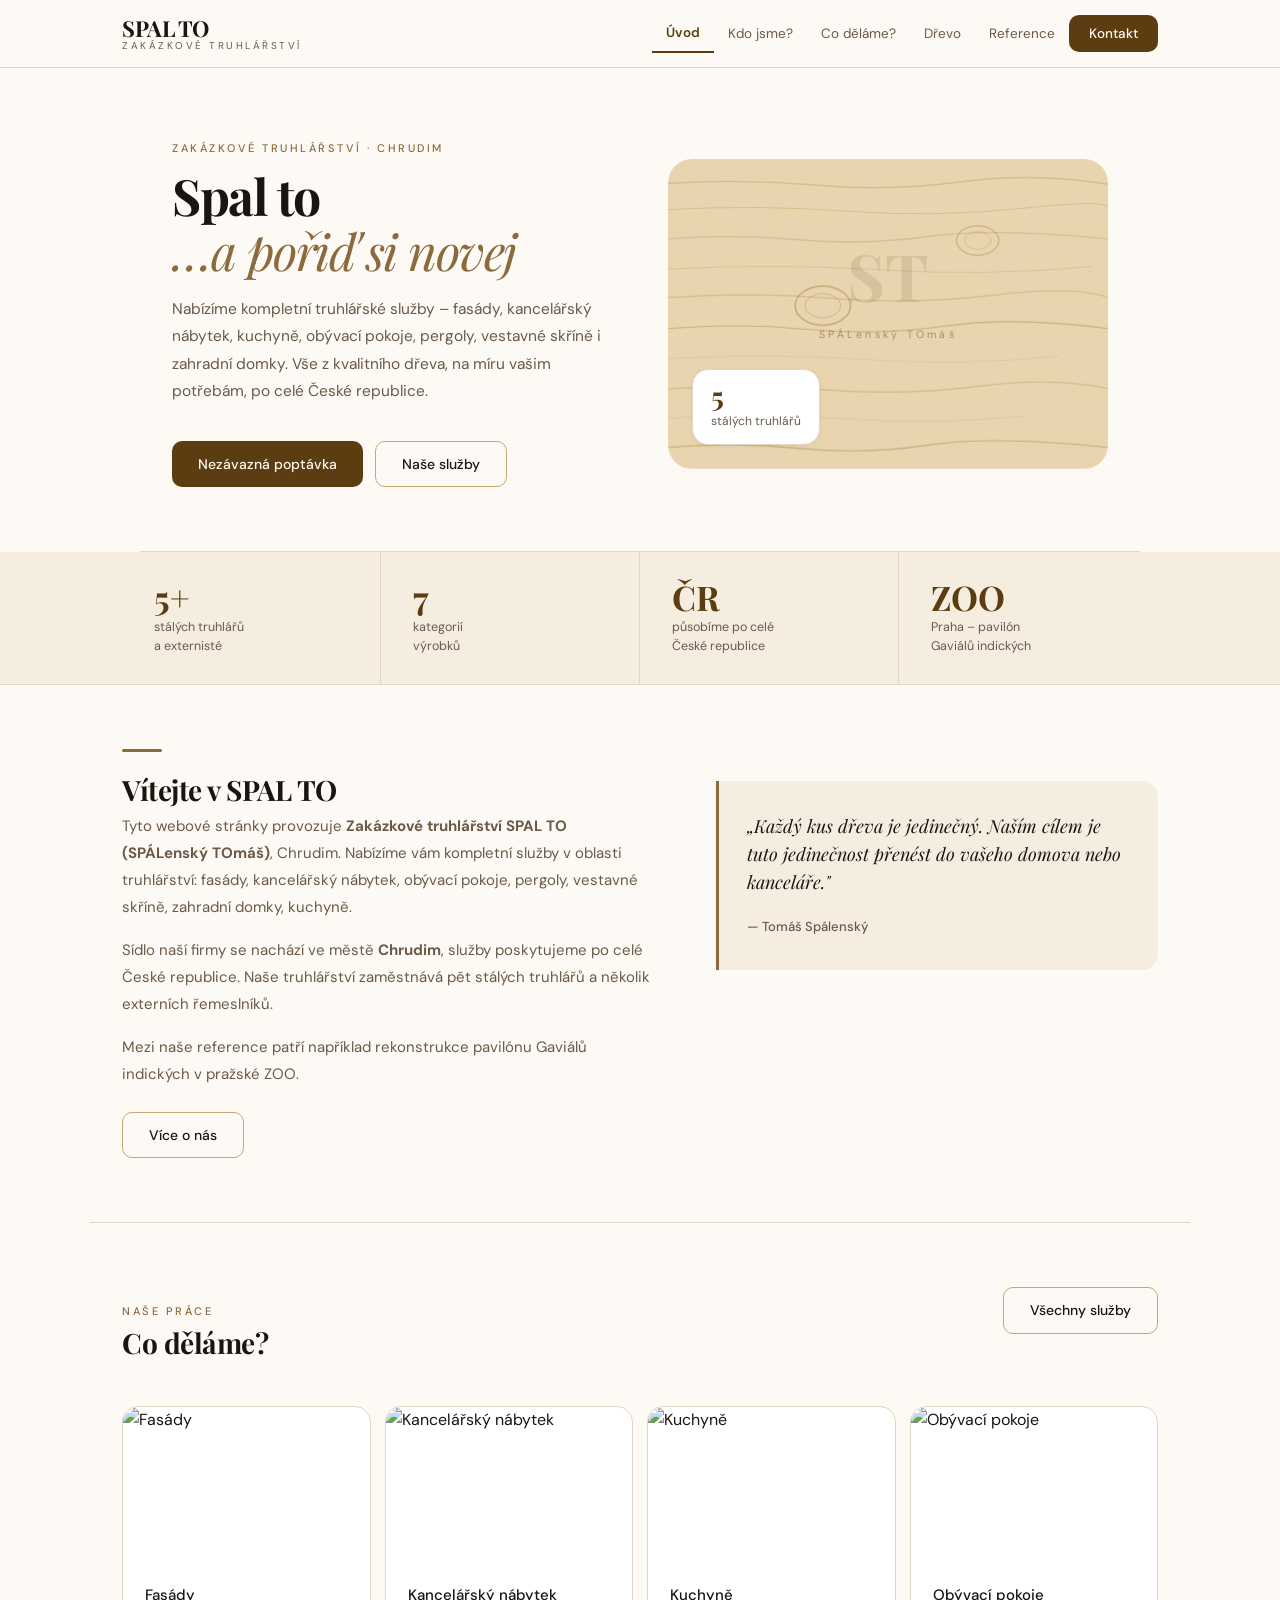
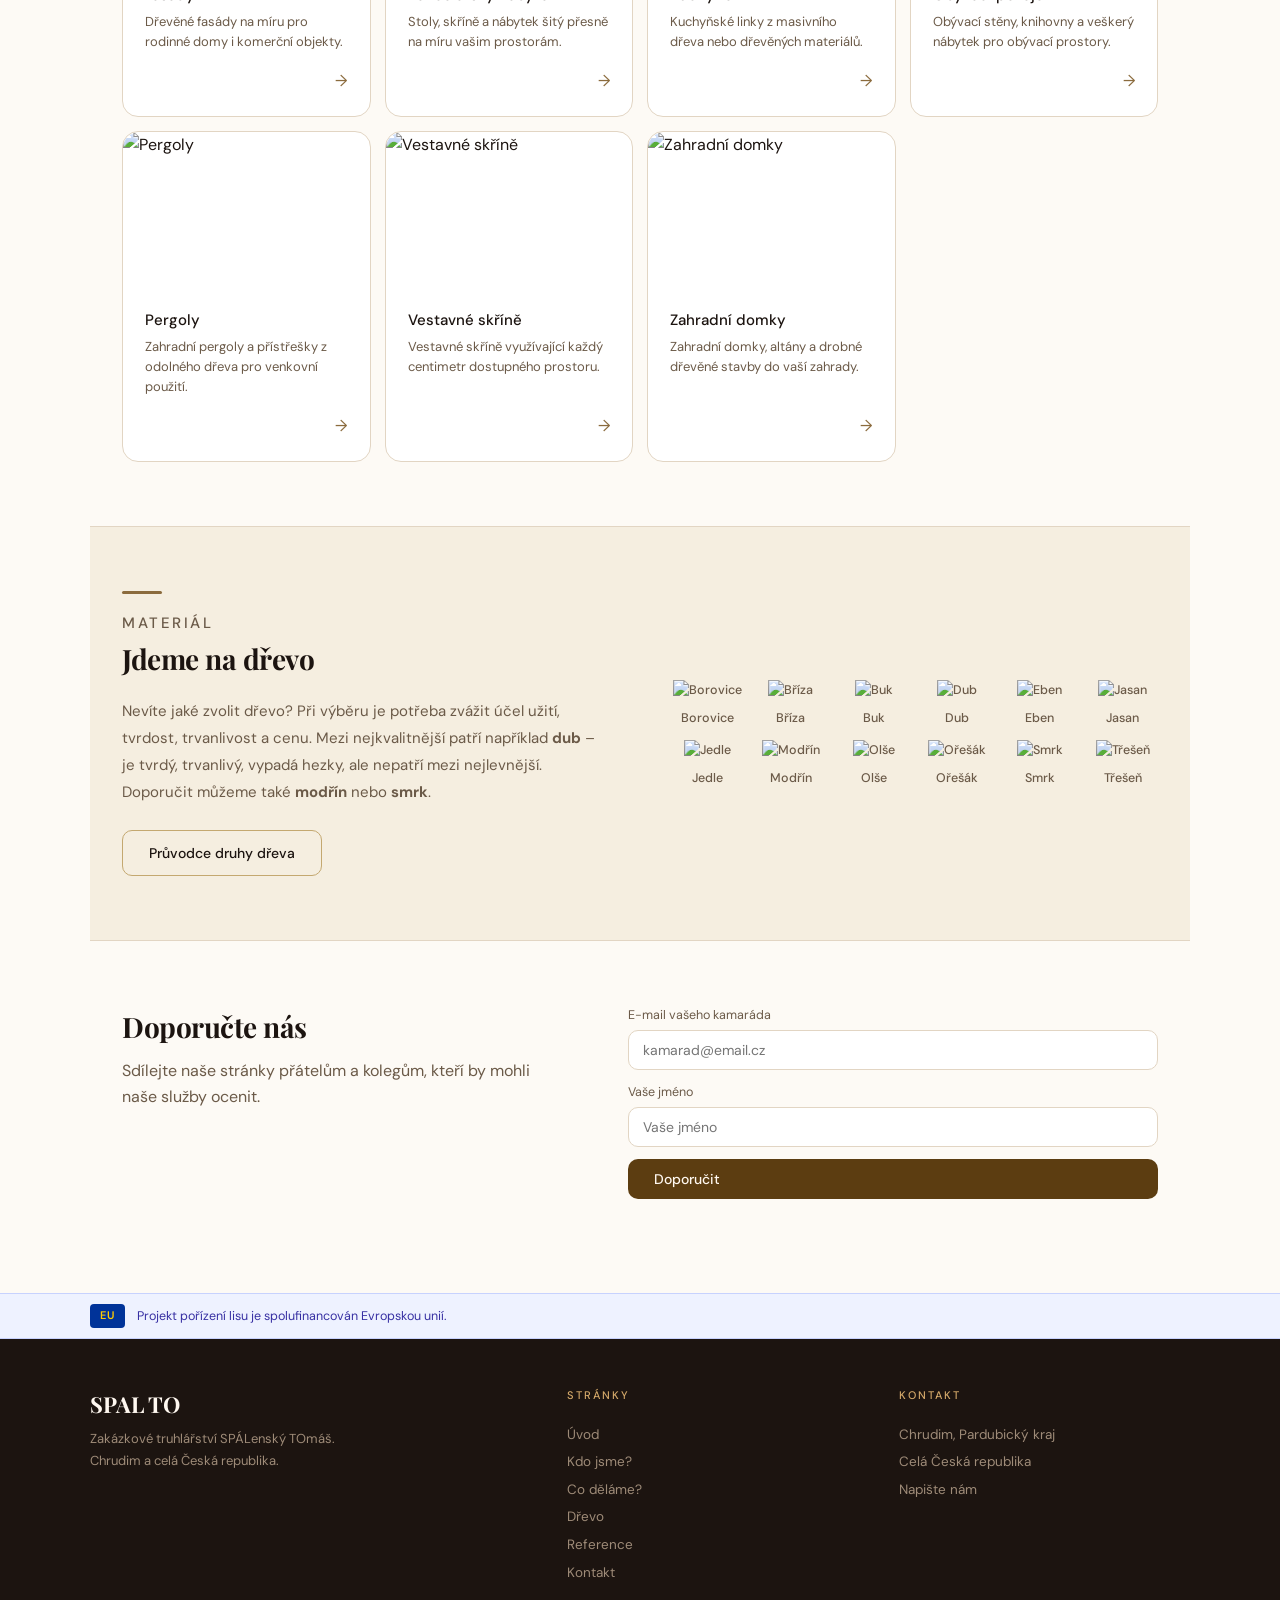
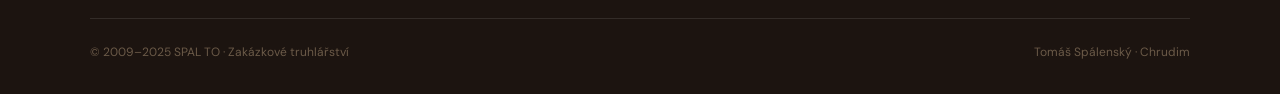
==== commit 7ca150a3: "Oprava cest CSS bez css/ prefixu" ====
--- a/index.html
+++ b/index.html
@@ -309,6 +309,6 @@
     </div>
   </footer>
 
-  <script src="js/shared.js"></script>
+  <script src="shared.js"></script>
 </body>
 </html>
--- a/shared.css
+++ b/shared.css
@@ -417,42 +417,45 @@
 .revealed { opacity: 1 !important; transform: none !important; }
 
 
-/* =============================================
-   TABLET (max 900px)
+
+
+/* =============================================
+   TABLET (max-width: 900px)
    ============================================= */
 @media (max-width: 900px) {
-  .hero { grid-template-columns: 1fr; gap: 2rem; padding: 3rem 1.5rem 2.5rem; }
+  .hero { grid-template-columns: 1fr; }
   .hero-visual { display: none; }
   .stats-grid { grid-template-columns: repeat(2, 1fr); }
   .services-grid { grid-template-columns: repeat(2, 1fr); }
-  .intro-grid { grid-template-columns: 1fr; gap: 2rem; }
-  .wood-teaser-grid { grid-template-columns: 1fr; gap: 2rem; }
-  .recommend-inner { grid-template-columns: 1fr; gap: 2rem; }
-  .about-grid { grid-template-columns: 1fr; gap: 2rem; }
+  .intro-grid { grid-template-columns: 1fr; }
+  .wood-teaser-grid { grid-template-columns: 1fr; }
+  .recommend-inner { grid-template-columns: 1fr; }
+  .about-grid { grid-template-columns: 1fr; }
   .about-wood-block { display: none; }
   .facts-grid { grid-template-columns: repeat(2, 1fr); }
-  .philosophy-grid { grid-template-columns: 1fr; gap: 2rem; }
-  .service-detail { grid-template-columns: 1fr; gap: 2rem; }
+  .philosophy-grid { grid-template-columns: 1fr; }
+  .service-detail { grid-template-columns: 1fr; }
   .service-detail--reverse { grid-template-columns: 1fr; }
   .service-detail--reverse .service-detail-visual { order: 0; }
   .wood-grid { grid-template-columns: repeat(2, 1fr); }
-  .wood-intro-grid { grid-template-columns: 1fr; gap: 2rem; }
-  .contact-grid { grid-template-columns: 1fr; gap: 2rem; }
+  .wood-intro-grid { grid-template-columns: 1fr; }
+  .contact-grid { grid-template-columns: 1fr; }
   .form-row { grid-template-columns: 1fr; }
   .ref-hero-card { grid-template-columns: 1fr; }
   .ref-hero-text { padding: 1.5rem; }
   .ref-categories-grid { grid-template-columns: repeat(2, 1fr); }
-  .ref-cta-inner { grid-template-columns: 1fr; gap: 2rem; }
-  .footer-inner { grid-template-columns: 1fr 1fr; gap: 1.5rem; }
-}
-
-/* =============================================
-   MOBIL (max 600px)
+  .ref-cta-inner { grid-template-columns: 1fr; }
+  .footer-inner { grid-template-columns: 1fr 1fr; }
+  .swatch-row { grid-template-columns: repeat(4, 1fr); }
+}
+
+/* =============================================
+   MOBIL (max-width: 600px)
    ============================================= */
 @media (max-width: 600px) {
   :root { --content-pad: 1rem; --nav-h: 56px; }
 
-  /* Navigace - hamburger */
+  /* Navigace */
   .nav-links {
     display: none;
     position: fixed;
@@ -461,25 +464,20 @@
     background: var(--color-bg);
     border-bottom: 1px solid var(--color-border);
     flex-direction: column;
-    padding: 0.75rem 1.25rem 1.25rem;
-    gap: 0;
+    padding: 0.5rem 1.25rem 1.25rem;
     z-index: 199;
     box-shadow: var(--shadow-md);
   }
   .nav-links.nav-open { display: flex; }
-  .nav-links a {
-    padding: 12px 0;
-    font-size: 15px;
-    border-bottom: 1px solid var(--color-border);
-    border-radius: 0;
-  }
+  .nav-links a { padding: 12px 0; font-size: 15px; border-bottom: 1px solid var(--color-border); border-radius: 0; }
   .nav-links a:last-child { border-bottom: none; }
   .nav-toggle-btn { display: flex; }
 
   /* Hero */
-  .hero { padding: 2rem 1rem 1.5rem; }
-  .hero-title { font-size: 32px; }
+  .hero { grid-template-columns: 1fr; padding: 2rem 1rem 1.5rem; gap: 1.5rem; }
+  .hero-title { font-size: 30px; }
   .hero-desc { font-size: 14px; }
+  .hero-visual { display: none; }
   .hero-actions { flex-direction: column; }
   .hero-actions .btn { width: 100%; justify-content: center; }
 
@@ -487,32 +485,51 @@
   .stats-grid { grid-template-columns: repeat(2, 1fr); }
   .stat { padding: 1rem; }
   .stat-num { font-size: 24px; }
-  .stat-label { font-size: 12px; }
-
-  /* Sekce */
+
+  /* Obecne sekce */
   .section { padding: 2rem 1rem; }
   .section-header { flex-direction: column; gap: 10px; align-items: flex-start; }
-  .section-title { font-size: 22px; }
-
-  /* Sluzby */
+  .section-title { font-size: 20px; }
+
+  /* Sluzby - 1 sloupec */
   .services-grid { grid-template-columns: 1fr; }
-  .service-card-img { height: 160px; }
+  .service-card-img { height: 180px; }
+
+  /* Intro */
+  .intro-grid { grid-template-columns: 1fr; gap: 1.5rem; }
 
   /* Wood teaser */
+  .wood-teaser-grid { grid-template-columns: 1fr; gap: 1.5rem; }
   .swatch-row { grid-template-columns: repeat(3, 1fr); }
-  .swatch-note { text-align: left; }
-
-  /* Facts */
+
+  /* Recommend */
+  .recommend-inner { grid-template-columns: 1fr; }
+
+  /* O nas */
+  .about-grid { grid-template-columns: 1fr; }
+  .about-wood-block { display: none; }
   .facts-grid { grid-template-columns: 1fr; }
-
-  /* Wood grid */
+  .philosophy-grid { grid-template-columns: 1fr; }
+
+  /* Co delame */
+  .service-detail { grid-template-columns: 1fr; gap: 1.5rem; }
+  .service-detail--reverse { grid-template-columns: 1fr; }
+  .service-detail--reverse .service-detail-visual { order: 0; }
+  .service-detail-title { font-size: 22px; }
+
+  /* Drevo */
   .wood-grid { grid-template-columns: 1fr; }
   .wood-intro-grid { grid-template-columns: 1fr; }
-  .wood-legend { margin-top: 0; }
+
+  /* Kontakt */
+  .contact-grid { grid-template-columns: 1fr; }
+  .form-row { grid-template-columns: 1fr; }
 
   /* Reference */
+  .ref-hero-card { grid-template-columns: 1fr; }
+  .ref-hero-card--noimg .ref-hero-text { padding: 1.5rem; }
   .ref-categories-grid { grid-template-columns: 1fr; }
-  .ref-cta-stats { flex-direction: row; flex-wrap: wrap; gap: 1rem; }
+  .ref-cta-inner { grid-template-columns: 1fr; }
 
   /* Footer */
   .footer-inner { grid-template-columns: 1fr; gap: 1.25rem; }
--- a/index.css
+++ b/index.css
@@ -284,7 +284,7 @@
 
 .swatch-row {
   display: grid;
-  grid-template-columns: repeat(3, 1fr);
+  grid-template-columns: repeat(6, 1fr);
   gap: 12px;
 }
 
@@ -304,6 +304,11 @@
   border-radius: 50%;
   border: 2px solid var(--color-border);
   transition: transform 0.2s, border-color 0.2s;
+  display: block;
+}
+.swatch-item:hover .swatch {
+  transform: scale(1.1);
+  border-color: var(--color-accent-mid);
 }
 
 .swatch-item:hover .swatch {
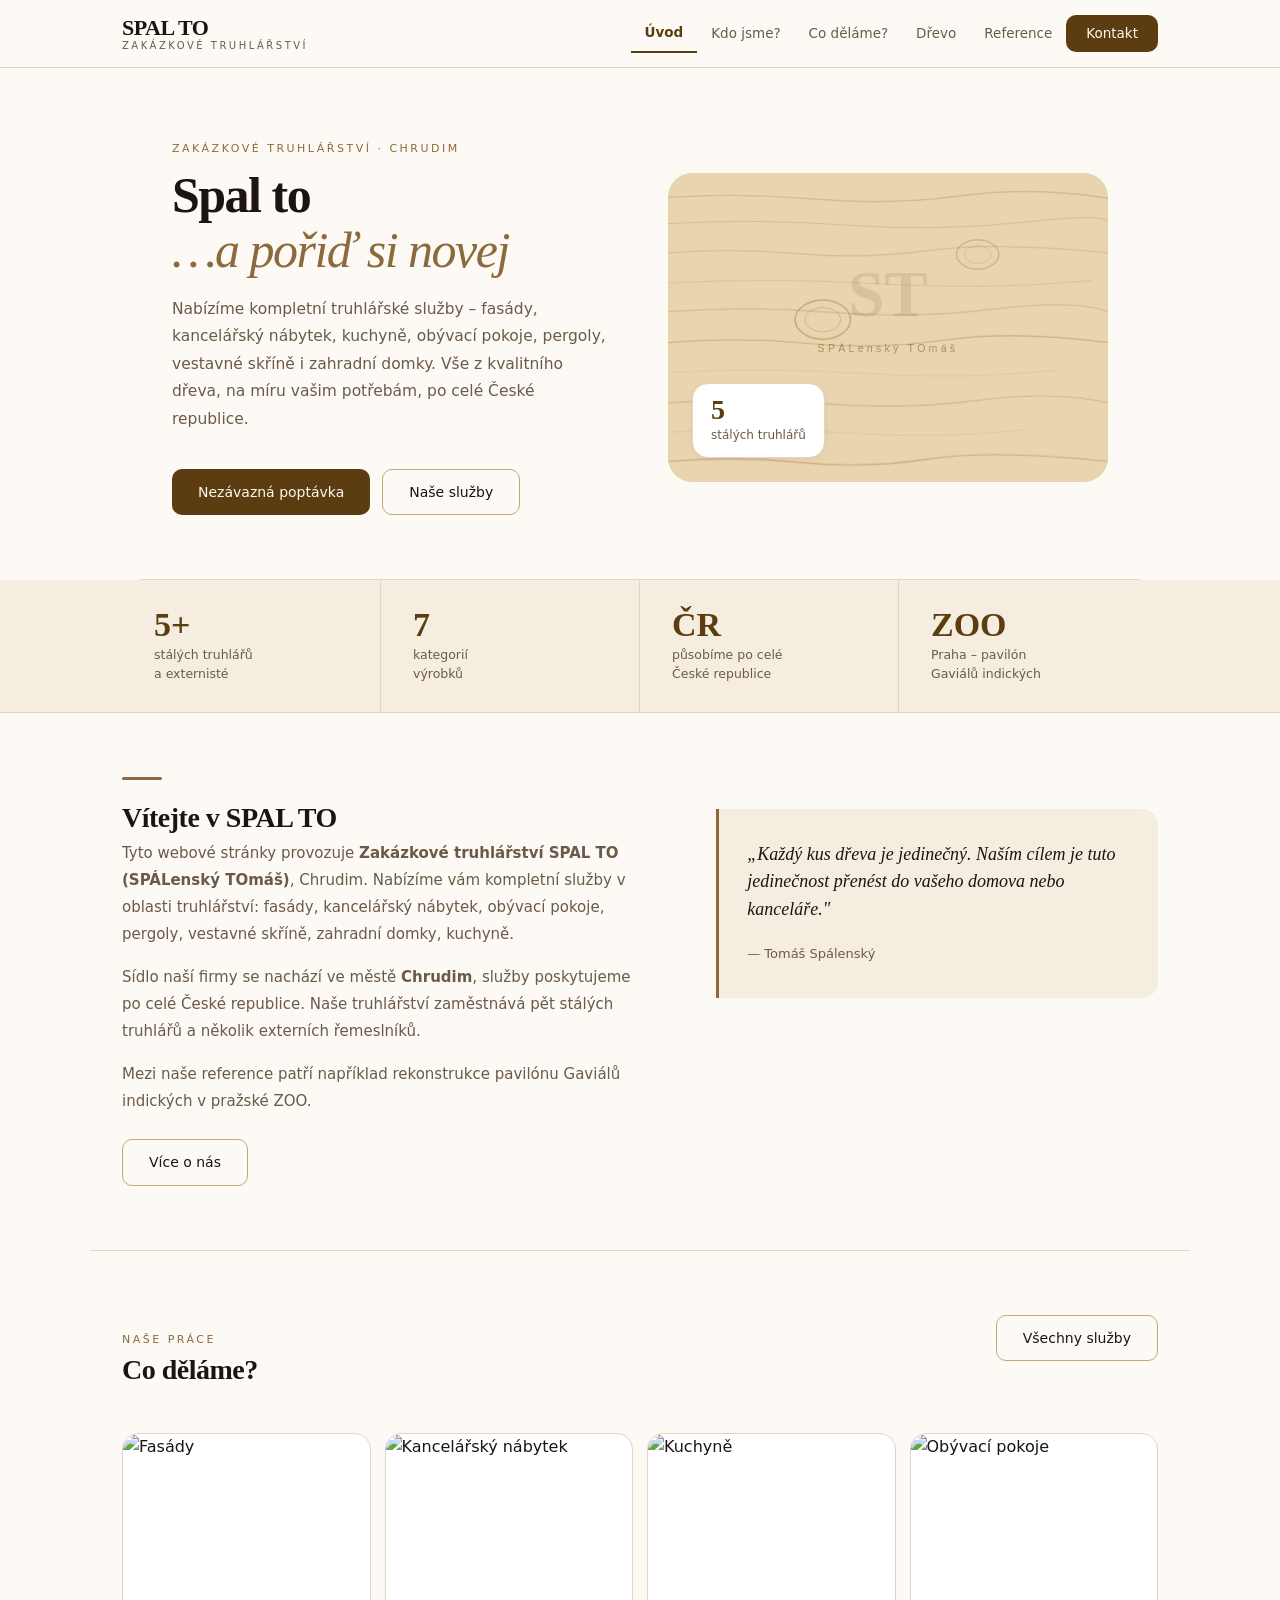
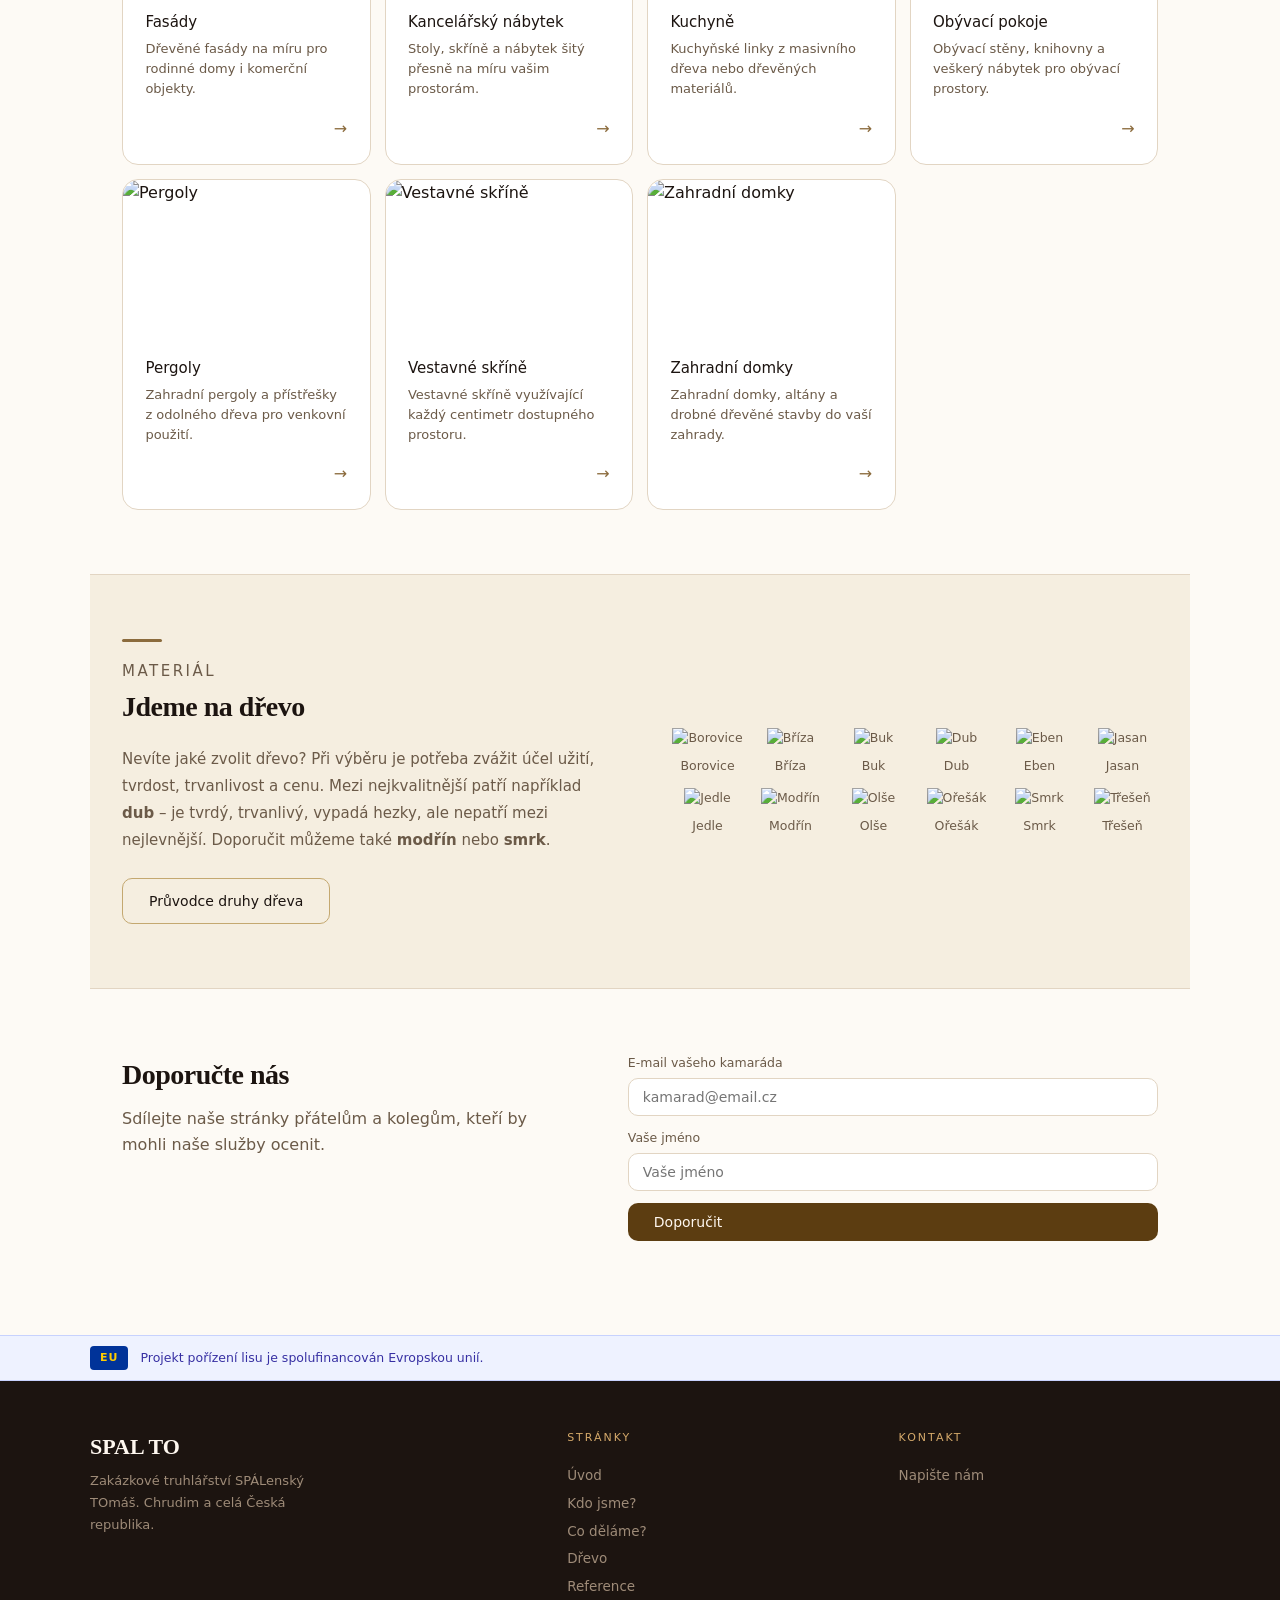
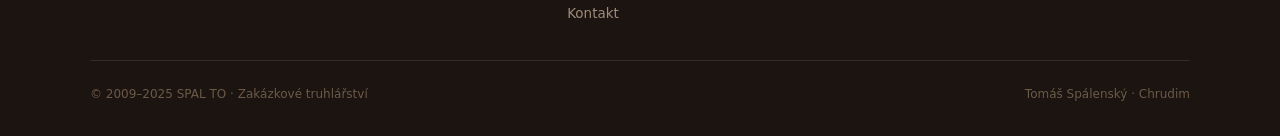
==== commit dba7d80f: "Footer kontakt - jen Napiste nam" ====
--- a/index.html
+++ b/index.html
@@ -45,6 +45,7 @@
         <li><a href="drevo.html">Dřevo</a></li>
         <li><a href="reference.html">Reference</a></li>
         <li><a href="kontakt.html" class="nav-cta">Kontakt</a></li>
+      </ul>
       </ul>
       <button class="nav-toggle-btn" id="nav-toggle" aria-expanded="false" aria-controls="nav-menu" aria-label="Otevřít menu">
         <span></span><span></span><span></span>
@@ -298,8 +299,6 @@
       </div>
       <div class="footer-col">
         <p class="footer-col-title">Kontakt</p>
-        <a href="kontakt.html">Chrudim, Pardubický kraj</a>
-        <a href="kontakt.html">Celá Česká republika</a>
         <a href="kontakt.html">Napište nám</a>
       </div>
     </div>
--- a/shared.css
+++ b/shared.css
@@ -1,3 +1,23 @@
+
+/* ---- NAV TOGGLE (hamburger) - skryty na desktopu ---- */
+.nav-toggle-btn {
+  display: none;
+  flex-direction: column;
+  gap: 5px;
+  background: none;
+  border: none;
+  cursor: pointer;
+  padding: 6px;
+}
+.nav-toggle-btn span {
+  display: block;
+  width: 22px;
+  height: 2px;
+  background: var(--color-text);
+  border-radius: 2px;
+  transition: 0.2s;
+}
+
 @import url('https://fonts.googleapis.com/css2?family=Playfair+Display:ital,wght@0,400;0,700;1,400;1,700&family=DM+Sans:wght@300;400;500&display=swap');
 
 /* =============================================
@@ -42,9 +62,11 @@
 html {
   font-size: 16px;
   scroll-behavior: smooth;
+  overflow-x: hidden;
 }
 
 body {
+  overflow-x: hidden;
   font-family: var(--font-body);
   background: var(--color-bg);
   color: var(--color-text);
@@ -236,10 +258,24 @@
 }
 
 .nav-cta {
-  background: var(--color-accent);
+  background: var(--color-accent) !important;
   color: #FFF8F0 !important;
   padding: 8px 20px !important;
   border-radius: var(--radius-md) !important;
+  font-weight: 500 !important;
+  border-bottom: none !important;
+}
+
+.nav-cta:hover {
+  background: var(--color-accent) !important;
+  color: #FFF8F0 !important;
+  opacity: 0.85 !important;
+}
+
+.nav-cta.active {
+  background: var(--color-accent) !important;
+  color: #FFF8F0 !important;
+  border-bottom: none !important;
   font-weight: 500 !important;
 }
 
@@ -419,123 +455,153 @@
 
 
 
-/* =============================================
-   TABLET (max-width: 900px)
-   ============================================= */
+
+
+/* ==============================================
+   MOBILNI VERZE - max 640px
+   ============================================== */
+@media (max-width: 640px) {
+  /* Kontakt v mobilnim menu vypada jako normalni link */
+  .nav-links .nav-cta {
+    background: transparent !important;
+    color: var(--color-text) !important;
+    padding: 14px 1rem !important;
+    border-radius: 0 !important;
+    font-weight: 500 !important;
+  }
+
+
+  /* Navigace - skryj linky, zobraz hamburger */
+  .nav-links {
+    display: none !important;
+    position: fixed;
+    top: 68px;
+    left: 0;
+    right: 0;
+    background: var(--color-bg);
+    flex-direction: column !important;
+    padding: 0.5rem 1.5rem 1.5rem;
+    border-bottom: 1px solid var(--color-border);
+    box-shadow: 0 4px 16px rgba(0,0,0,0.1);
+    z-index: 199;
+  }
+  .nav-links.nav-open {
+    display: flex !important;
+  }
+  .nav-links li { border-bottom: 1px solid var(--color-border); }
+  .nav-links li:last-child { border-bottom: none; }
+  .nav-links a {
+    padding: 14px 1rem !important;
+    font-size: 16px !important;
+    display: block;
+    border-radius: 0 !important;
+    background: transparent !important;
+    color: var(--color-text) !important;
+  }
+  .nav-toggle-btn { display: flex !important; }
+
+  /* Hero - jeden sloupec */
+  .hero {
+    grid-template-columns: 1fr !important;
+    padding: 2rem 1rem !important;
+  }
+  .hero-visual { display: none !important; }
+  .hero-title { font-size: 32px !important; }
+  .hero-desc { font-size: 15px !important; max-width: 100% !important; }
+  .hero-actions { flex-direction: column !important; }
+  .hero-actions .btn { width: 100% !important; justify-content: center !important; }
+
+  /* Stats - 2 sloupce */
+  .stats-grid { grid-template-columns: 1fr 1fr !important; }
+  .stat { padding: 1rem !important; }
+  .stat-num { font-size: 26px !important; }
+
+  /* Obecne sekce */
+  .section { padding: 2rem 1rem !important; }
+  .section-header { flex-direction: column !important; gap: 10px !important; align-items: flex-start !important; }
+  .section-title { font-size: 22px !important; }
+
+  /* Vsechny gridy pod sebe */
+  .services-grid,
+  .facts-grid,
+  .ref-categories-grid,
+  .wood-grid,
+  .swatch-row { grid-template-columns: 1fr !important; }
+
+  /* Skryj drevene vzorniky v uvodu */
+  .wood-teaser-section { display: none !important; }
+
+  /* Intro sekce */
+  .intro-grid,
+  .wood-teaser-grid,
+  .recommend-inner,
+  .about-grid,
+  .philosophy-grid,
+  .contact-grid,
+  .ref-hero-card,
+  .ref-cta-inner,
+  .footer-inner,
+  .service-detail,
+  .service-detail--reverse,
+  .wood-intro-grid { grid-template-columns: 1fr !important; }
+
+  .about-wood-block { display: none !important; }
+  .form-row { grid-template-columns: 1fr !important; }
+  .service-detail--reverse .service-detail-visual { order: 0 !important; }
+
+  /* Footer */
+  .footer-bottom { flex-direction: column !important; text-align: center !important; gap: 4px !important; }
+
+  /* Page hero */
+  .page-hero { padding: 2rem 1rem 1.5rem !important; }
+  .page-hero h1 { font-size: 26px !important; }
+
+  /* Karty sluzeb */
+  .service-card-img { height: 160px !important; }
+
+  /* Reference */
+  .ref-hero-text { padding: 1.25rem !important; }
+  .ref-categories-grid { grid-template-columns: 1fr !important; }
+}
+
+/* ==============================================
+   TABLET - max 900px
+   ============================================== */
 @media (max-width: 900px) {
-  .hero { grid-template-columns: 1fr; }
-  .hero-visual { display: none; }
-  .stats-grid { grid-template-columns: repeat(2, 1fr); }
-  .services-grid { grid-template-columns: repeat(2, 1fr); }
-  .intro-grid { grid-template-columns: 1fr; }
-  .wood-teaser-grid { grid-template-columns: 1fr; }
-  .recommend-inner { grid-template-columns: 1fr; }
-  .about-grid { grid-template-columns: 1fr; }
-  .about-wood-block { display: none; }
-  .facts-grid { grid-template-columns: repeat(2, 1fr); }
-  .philosophy-grid { grid-template-columns: 1fr; }
-  .service-detail { grid-template-columns: 1fr; }
-  .service-detail--reverse { grid-template-columns: 1fr; }
-  .service-detail--reverse .service-detail-visual { order: 0; }
-  .wood-grid { grid-template-columns: repeat(2, 1fr); }
-  .wood-intro-grid { grid-template-columns: 1fr; }
-  .contact-grid { grid-template-columns: 1fr; }
-  .form-row { grid-template-columns: 1fr; }
-  .ref-hero-card { grid-template-columns: 1fr; }
-  .ref-hero-text { padding: 1.5rem; }
-  .ref-categories-grid { grid-template-columns: repeat(2, 1fr); }
-  .ref-cta-inner { grid-template-columns: 1fr; }
-  .footer-inner { grid-template-columns: 1fr 1fr; }
-  .swatch-row { grid-template-columns: repeat(4, 1fr); }
-}
-
-/* =============================================
-   MOBIL (max-width: 600px)
-   ============================================= */
-@media (max-width: 600px) {
-  :root { --content-pad: 1rem; --nav-h: 56px; }
-
-  /* Navigace */
-  .nav-links {
-    display: none;
-    position: fixed;
-    top: var(--nav-h);
-    left: 0; right: 0;
-    background: var(--color-bg);
-    border-bottom: 1px solid var(--color-border);
-    flex-direction: column;
-    padding: 0.5rem 1.25rem 1.25rem;
-    z-index: 199;
-    box-shadow: var(--shadow-md);
-  }
-  .nav-links.nav-open { display: flex; }
-  .nav-links a { padding: 12px 0; font-size: 15px; border-bottom: 1px solid var(--color-border); border-radius: 0; }
-  .nav-links a:last-child { border-bottom: none; }
-  .nav-toggle-btn { display: flex; }
-
-  /* Hero */
-  .hero { grid-template-columns: 1fr; padding: 2rem 1rem 1.5rem; gap: 1.5rem; }
-  .hero-title { font-size: 30px; }
-  .hero-desc { font-size: 14px; }
-  .hero-visual { display: none; }
-  .hero-actions { flex-direction: column; }
-  .hero-actions .btn { width: 100%; justify-content: center; }
-
-  /* Stats */
-  .stats-grid { grid-template-columns: repeat(2, 1fr); }
-  .stat { padding: 1rem; }
-  .stat-num { font-size: 24px; }
-
-  /* Obecne sekce */
-  .section { padding: 2rem 1rem; }
-  .section-header { flex-direction: column; gap: 10px; align-items: flex-start; }
-  .section-title { font-size: 20px; }
-
-  /* Sluzby - 1 sloupec */
-  .services-grid { grid-template-columns: 1fr; }
-  .service-card-img { height: 180px; }
-
-  /* Intro */
-  .intro-grid { grid-template-columns: 1fr; gap: 1.5rem; }
-
-  /* Wood teaser */
-  .wood-teaser-grid { grid-template-columns: 1fr; gap: 1.5rem; }
-  .swatch-row { grid-template-columns: repeat(3, 1fr); }
-
-  /* Recommend */
-  .recommend-inner { grid-template-columns: 1fr; }
-
-  /* O nas */
-  .about-grid { grid-template-columns: 1fr; }
-  .about-wood-block { display: none; }
-  .facts-grid { grid-template-columns: 1fr; }
-  .philosophy-grid { grid-template-columns: 1fr; }
-
-  /* Co delame */
-  .service-detail { grid-template-columns: 1fr; gap: 1.5rem; }
-  .service-detail--reverse { grid-template-columns: 1fr; }
-  .service-detail--reverse .service-detail-visual { order: 0; }
-  .service-detail-title { font-size: 22px; }
-
-  /* Drevo */
-  .wood-grid { grid-template-columns: 1fr; }
-  .wood-intro-grid { grid-template-columns: 1fr; }
-
-  /* Kontakt */
-  .contact-grid { grid-template-columns: 1fr; }
-  .form-row { grid-template-columns: 1fr; }
-
-  /* Reference */
-  .ref-hero-card { grid-template-columns: 1fr; }
-  .ref-hero-card--noimg .ref-hero-text { padding: 1.5rem; }
-  .ref-categories-grid { grid-template-columns: 1fr; }
-  .ref-cta-inner { grid-template-columns: 1fr; }
-
-  /* Footer */
-  .footer-inner { grid-template-columns: 1fr; gap: 1.25rem; }
-  .footer-bottom { flex-direction: column; gap: 4px; text-align: center; }
-
-  /* Page hero */
-  .page-hero { padding: 2rem 1rem 1.5rem; }
-  .page-hero h1 { font-size: 26px; }
-}
+  .hero { grid-template-columns: 1fr !important; }
+  .hero-visual { display: none !important; }
+  .stats-grid { grid-template-columns: 1fr 1fr !important; }
+  .services-grid { grid-template-columns: 1fr 1fr !important; }
+  .intro-grid,
+  .wood-teaser-grid,
+  .recommend-inner,
+  .about-grid,
+  .philosophy-grid,
+  .contact-grid,
+  .ref-hero-card,
+  .ref-cta-inner,
+  .service-detail,
+  .service-detail--reverse,
+  .wood-intro-grid { grid-template-columns: 1fr !important; }
+  .facts-grid { grid-template-columns: 1fr 1fr !important; }
+  .wood-grid { grid-template-columns: 1fr 1fr !important; }
+  .ref-categories-grid { grid-template-columns: 1fr 1fr !important; }
+  .footer-inner { grid-template-columns: 1fr 1fr !important; }
+  .about-wood-block { display: none !important; }
+  .form-row { grid-template-columns: 1fr !important; }
+}
+
+/* ---- NAV-CTA FIX ---- */
+.nav-links a.nav-cta,
+.nav-links a.nav-cta:hover,
+.nav-links a.nav-cta:focus,
+.nav-links a.nav-cta.active {
+  background: var(--color-accent) !important;
+  color: #FFF8F0 !important;
+  border-bottom: none !important;
+  border-radius: var(--radius-md) !important;
+  opacity: 1 !important;
+}
+.nav-links a.nav-cta:hover {
+  opacity: 0.85 !important;
+}
--- a/index.css
+++ b/index.css
@@ -13,24 +13,7 @@
   transform: translateY(0);
 }
 
-/* ---- Nav toggle button ---- */
-.nav-toggle-btn {
-  display: none;
-  flex-direction: column;
-  gap: 5px;
-  background: none;
-  border: none;
-  cursor: pointer;
-  padding: 4px;
-}
-.nav-toggle-btn span {
-  display: block;
-  width: 22px;
-  height: 2px;
-  background: var(--color-text);
-  border-radius: 2px;
-  transition: 0.2s;
-}
+
 
 /* =============================================
    HERO
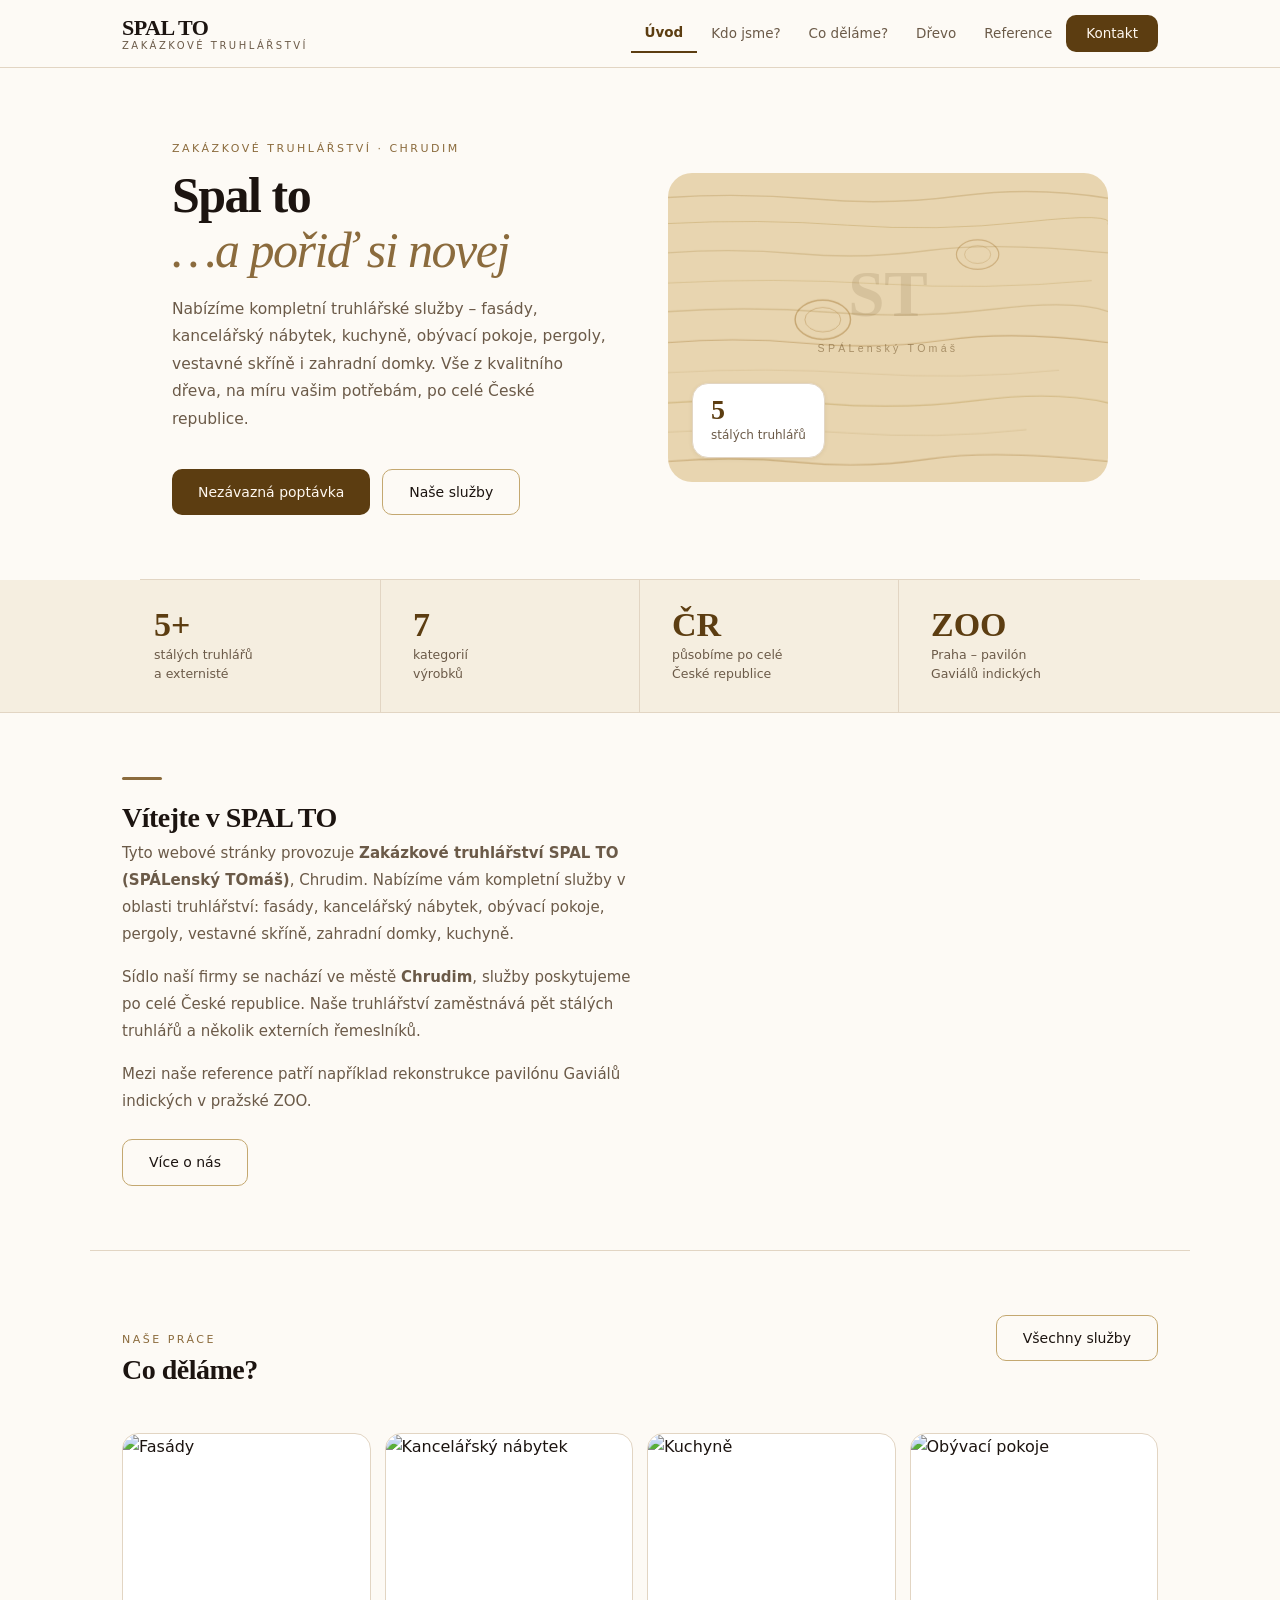
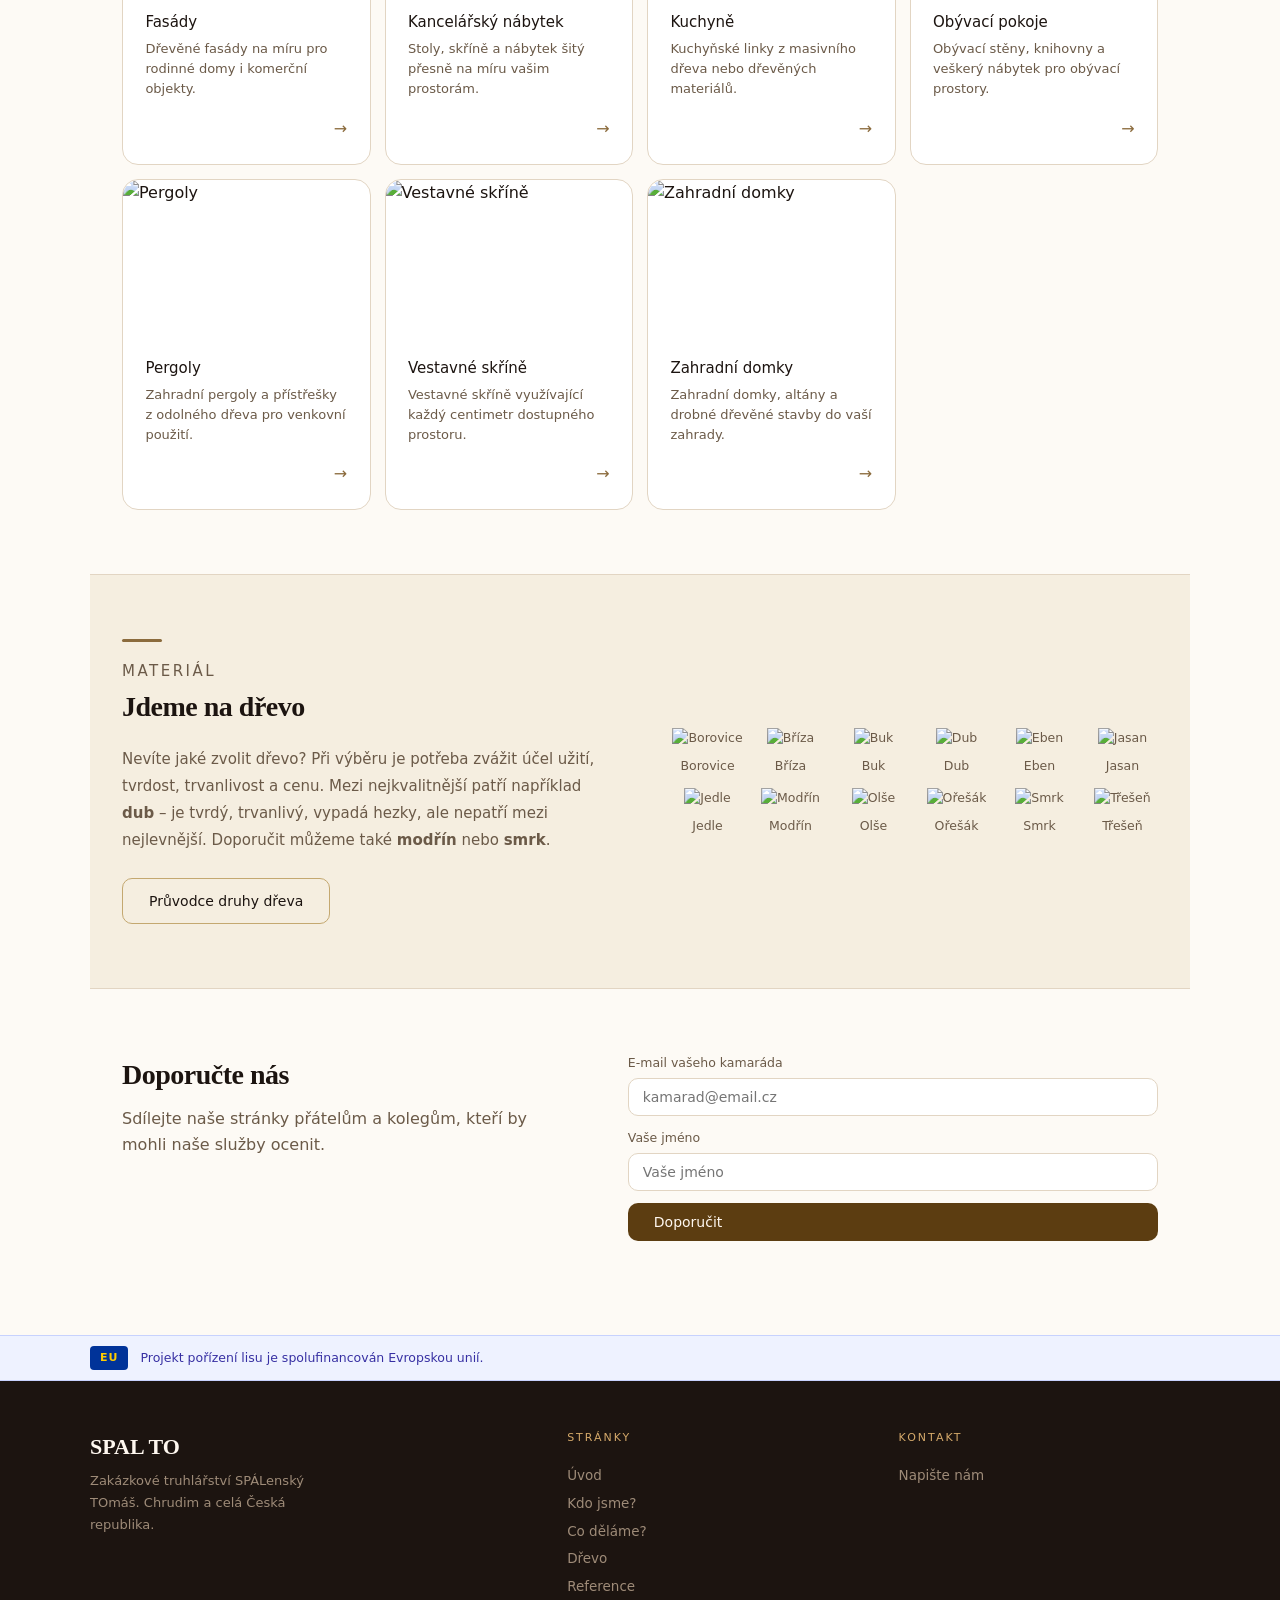
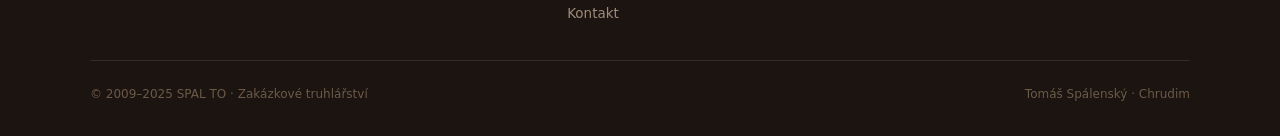
==== commit 85ae4773: "Odstraneni citatu z uvodu" ====
--- a/index.html
+++ b/index.html
@@ -143,12 +143,7 @@
         <a href="kdo-jsme.html" class="btn btn-outline" style="margin-top:1.5rem">Více o nás</a>
       </div>
       <div class="intro-aside">
-        <div class="intro-quote">
-          <p class="intro-quote-text">„Každý kus dřeva je jedinečný. Naším cílem je tuto jedinečnost přenést do vašeho domova nebo kanceláře."</p>
-          <span class="intro-quote-author">— Tomáš Spálenský</span>
-        </div>
-      </div>
-    </div>
+        </div>
   </section>
 
   <!-- ===================== SERVICES ===================== -->
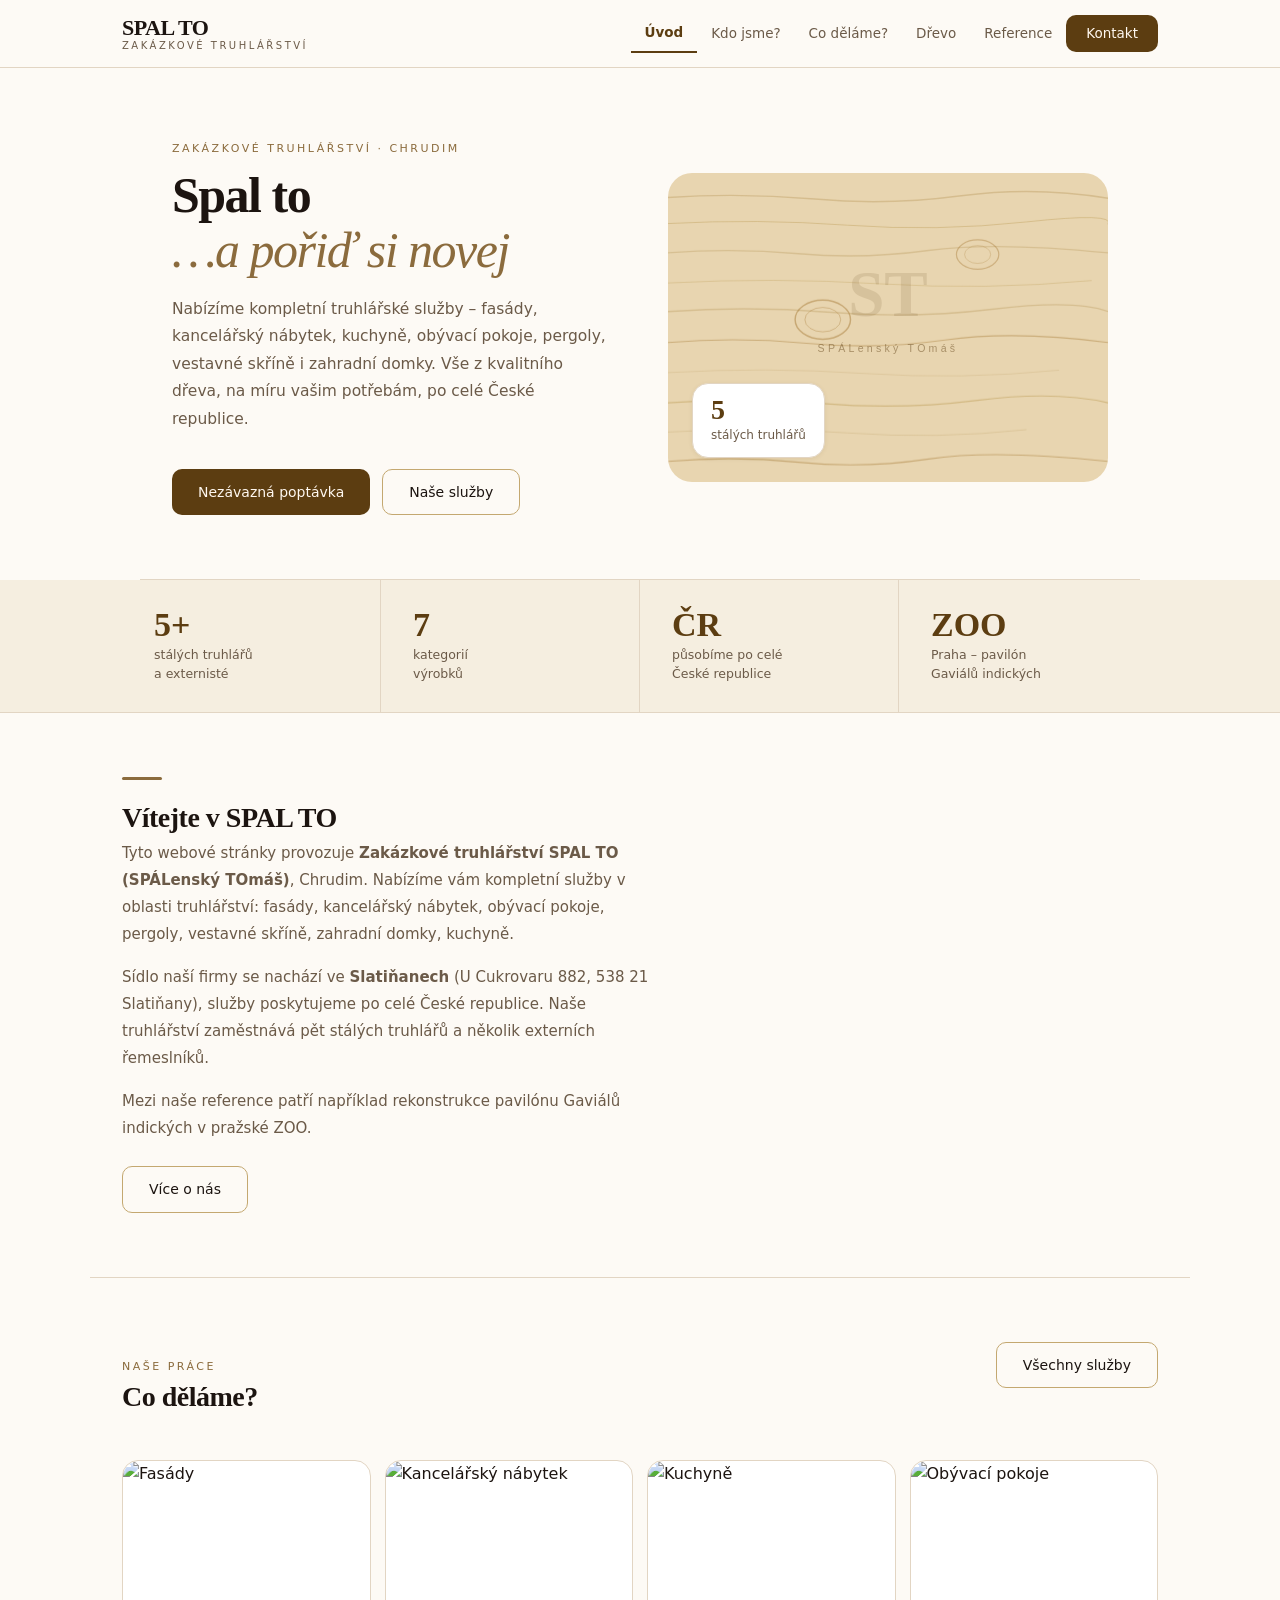
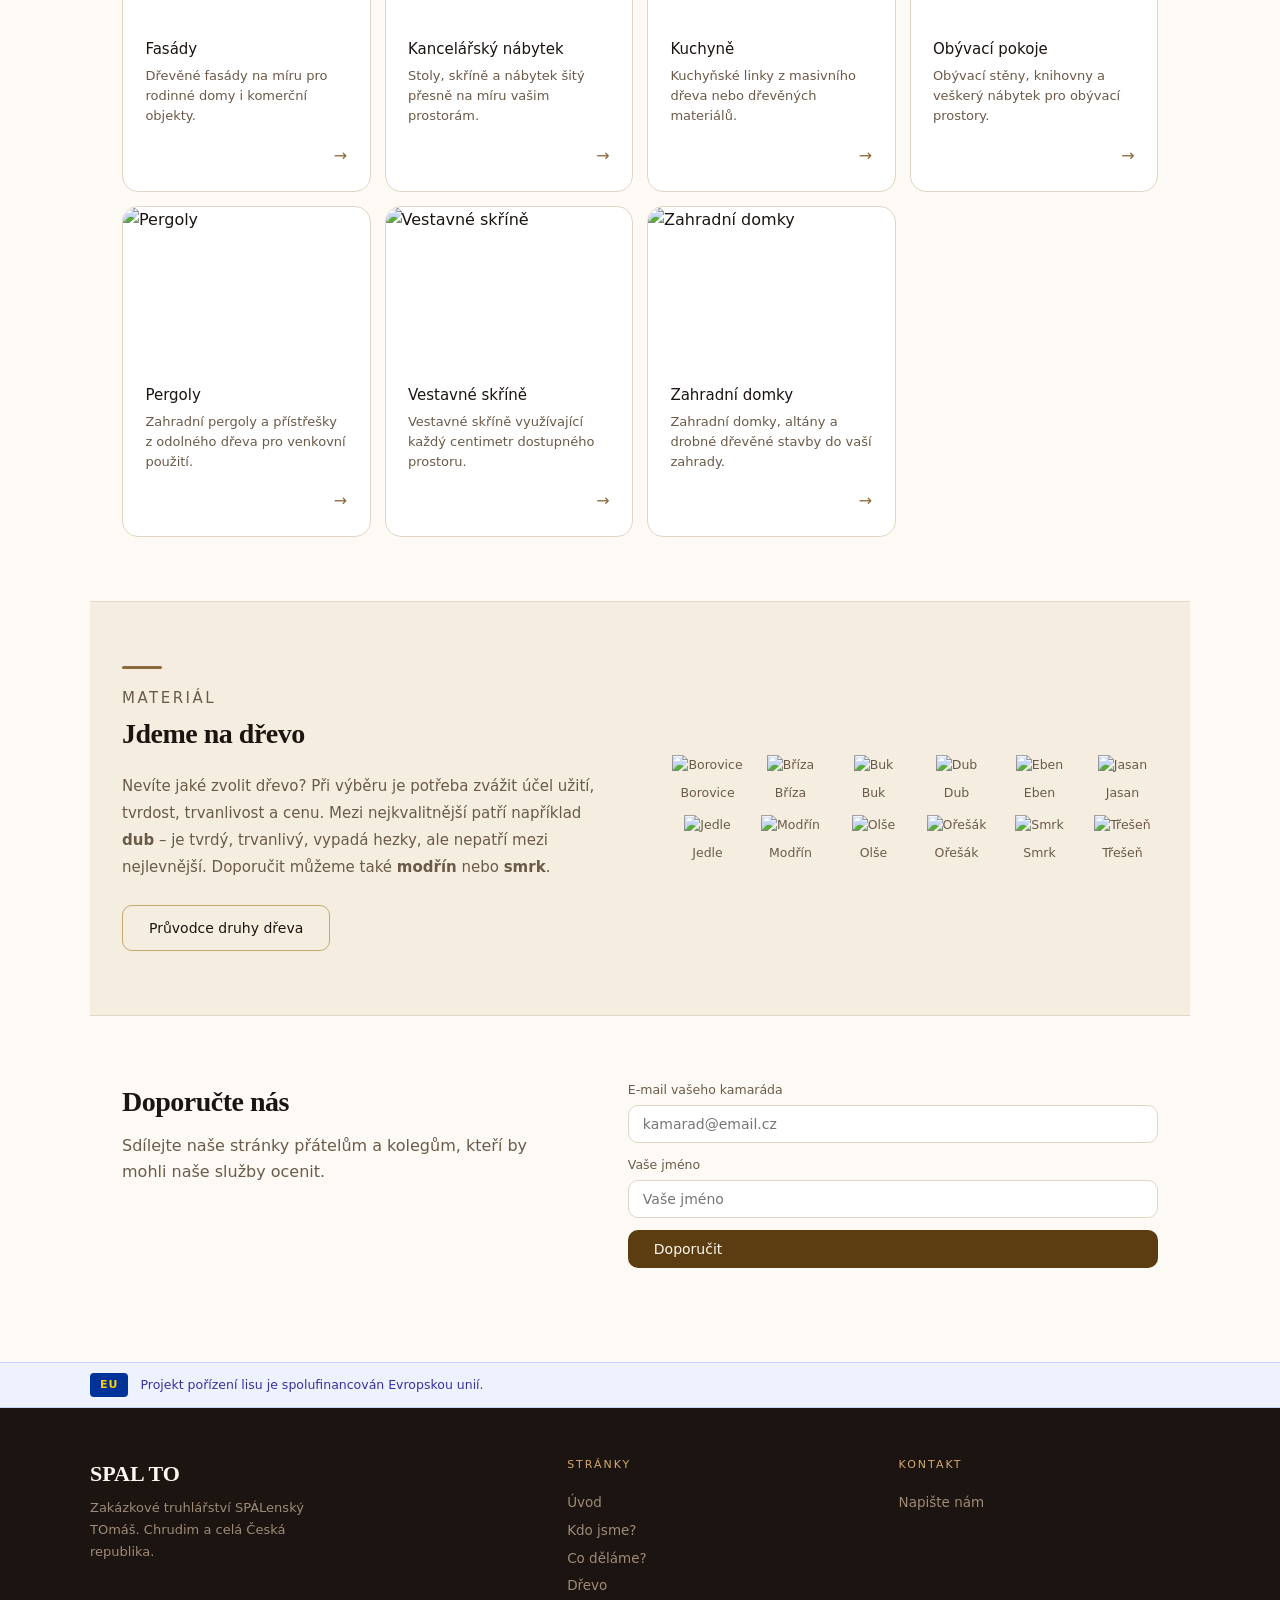
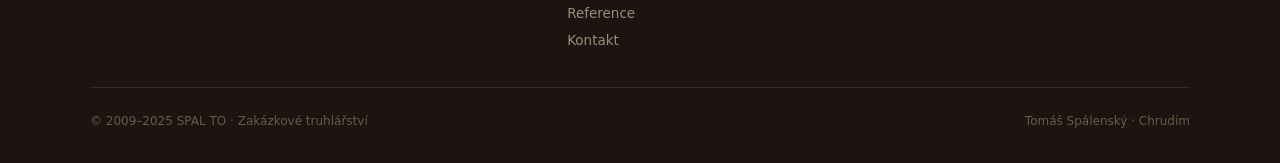
==== commit dc1306de: "Oprava sidla: Slatinany misto Chrudim" ====
--- a/index.html
+++ b/index.html
@@ -135,7 +135,7 @@
           Tyto webové stránky provozuje <strong>Zakázkové truhlářství SPAL TO (SPÁLenský TOmáš)</strong>, Chrudim. Nabízíme vám kompletní služby v oblasti truhlářství: fasády, kancelářský nábytek, obývací pokoje, pergoly, vestavné skříně, zahradní domky, kuchyně.
         </p>
         <p>
-          Sídlo naší firmy se nachází ve městě <strong>Chrudim</strong>, služby poskytujeme po celé České republice. Naše truhlářství zaměstnává pět stálých truhlářů a několik externích řemeslníků.
+          Sídlo naší firmy se nachází ve <strong>Slatiňanech</strong> (U Cukrovaru 882, 538 21 Slatiňany), služby poskytujeme po celé České republice. Naše truhlářství zaměstnává pět stálých truhlářů a několik externích řemeslníků.
         </p>
         <p>
           Mezi naše reference patří například rekonstrukce pavilónu Gaviálů indických v pražské ZOO.
